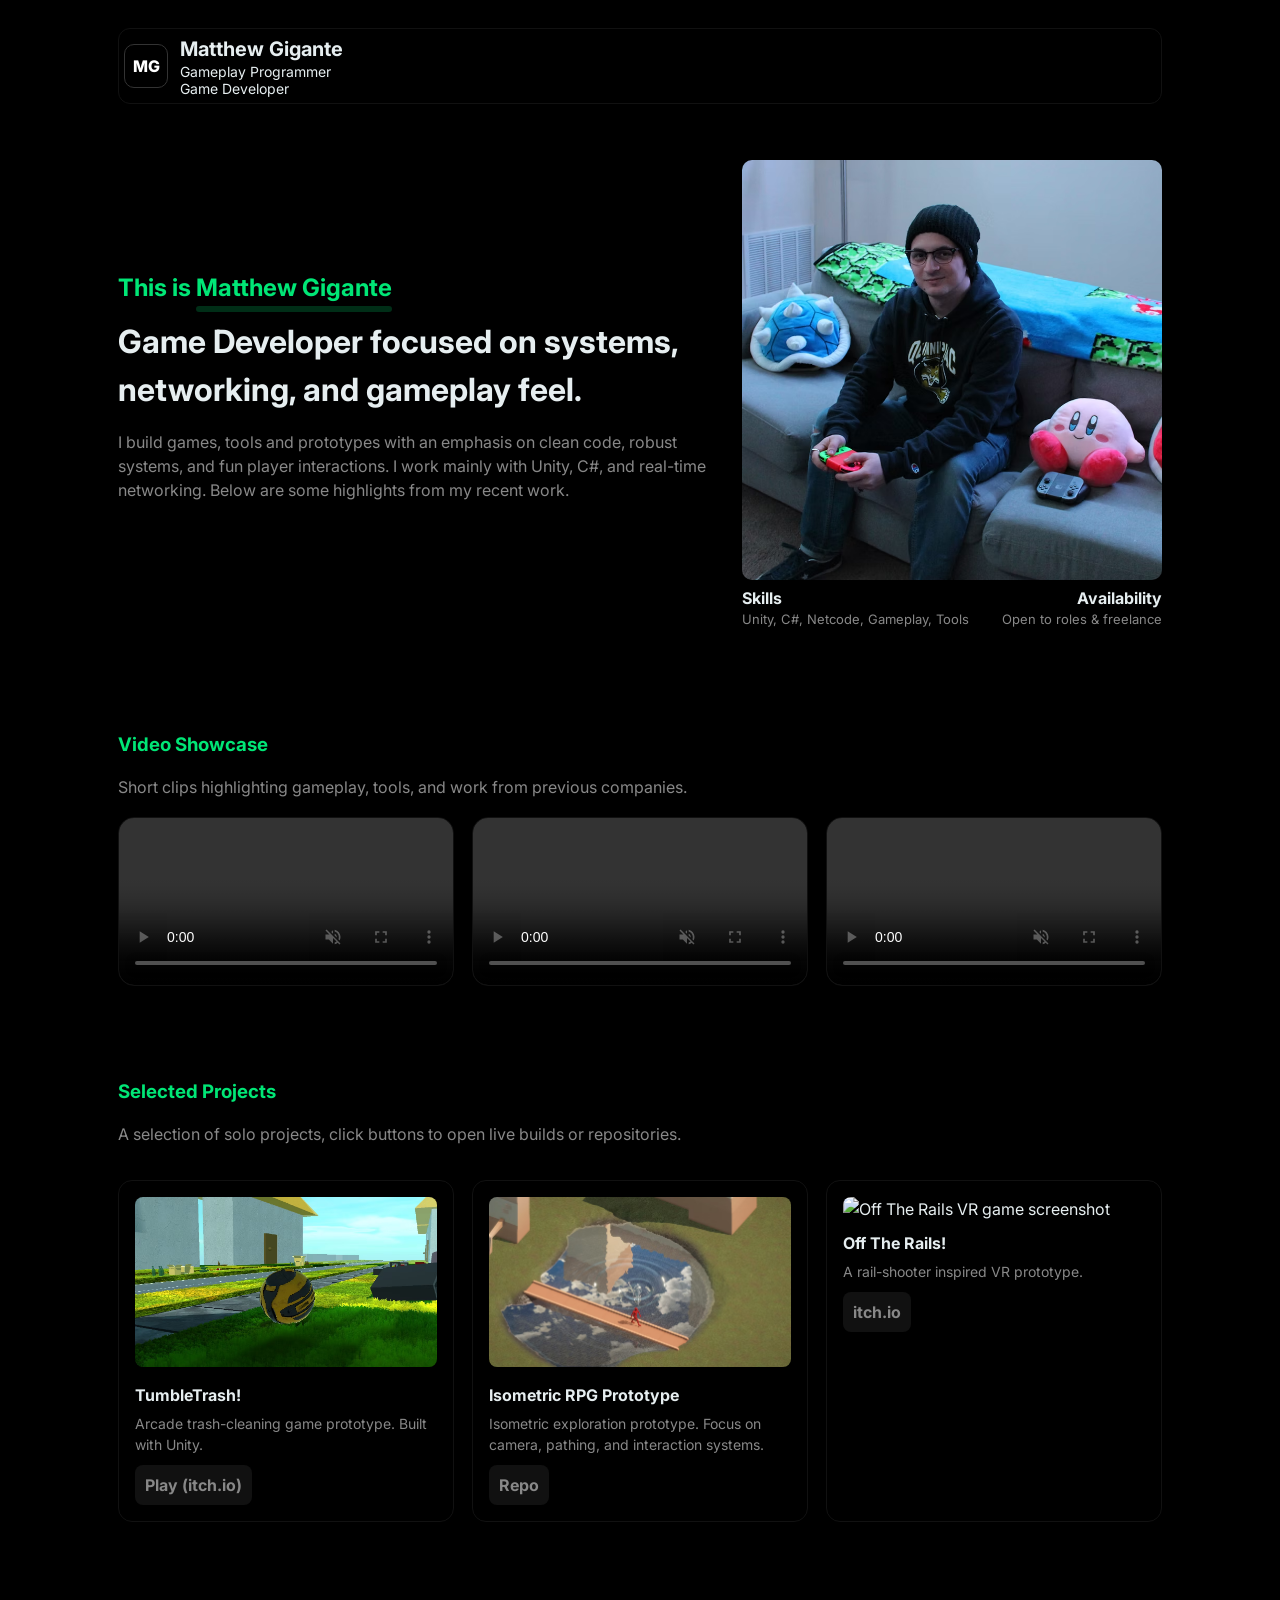
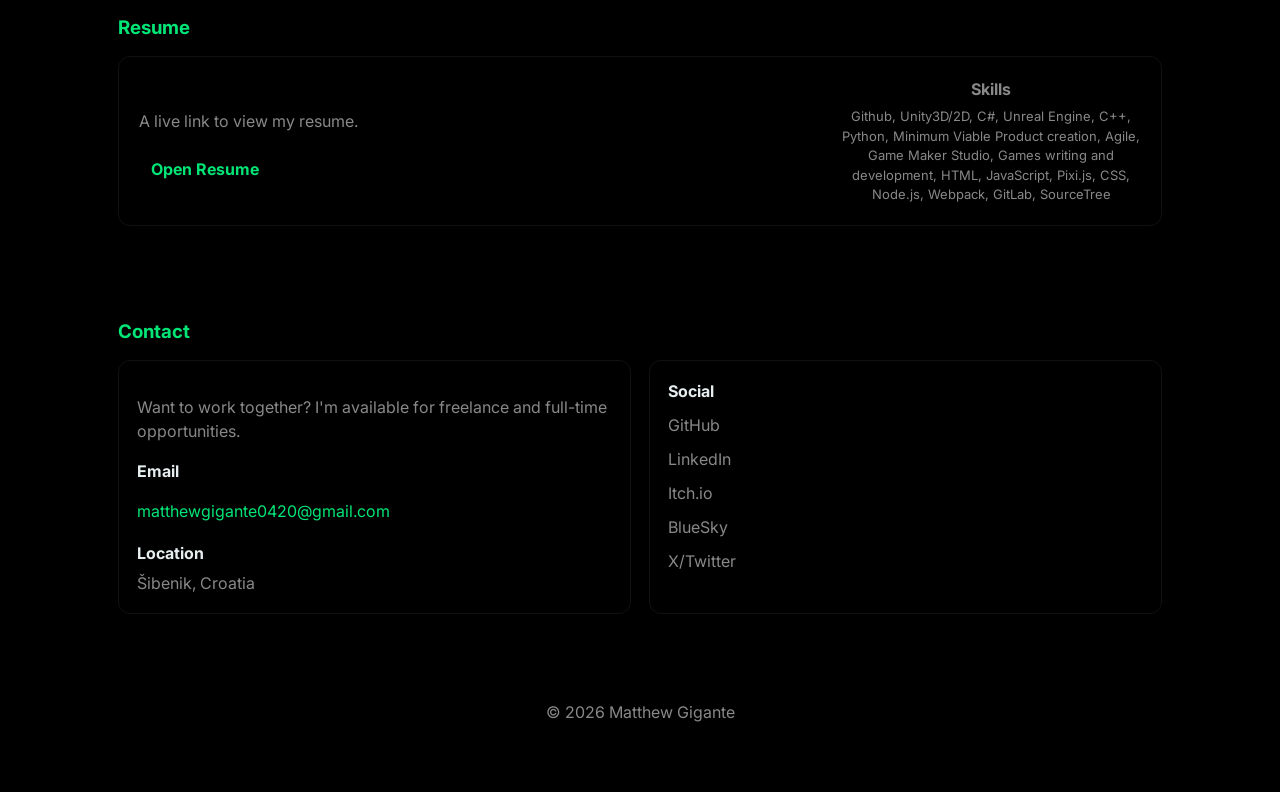
==== index.html @ 9ab1881d "Added video showcase section" ====
<!doctype html>
<html lang="en">
<head>
  <meta charset="utf-8" />
  <meta name="viewport" content="width=device-width,initial-scale=1" />
  <title>Matthew Gigante — Portfolio</title>
  <meta name="description" content="Portfolio of Matthew Gigante — Game Developer / Gameplay Programmer" />

  <!-- Google Font -->
  <link href="https://fonts.googleapis.com/css2?family=Inter:wght@300;400;600;800&display=swap" rel="stylesheet">

  <style>
    :root{
      --bg:#000;        /* solid black background */
      --card:#000;      /* all cards black */
      --muted:#888;     /* muted text for readability */
      --accent:#00e676; /* green accent */
      --radius:16px;
      --max-width:1100px;
    }

    *{box-sizing:border-box}
    html,body{height:100%}
    body{
      margin:0;
      font-family:Inter,system-ui,-apple-system,"Segoe UI",Roboto,"Helvetica Neue",Arial;
      background: var(--bg);
      color:#e6eef0;
      -webkit-font-smoothing:antialiased;
      -moz-osx-font-smoothing:grayscale;
      line-height:1.5;
    }

    .wrap{max-width:var(--max-width);margin:0 auto;padding:28px}

    /* Header / nav */
    header {
      position: static;
      display: flex;
      justify-content: space-between;
      align-items: center;
      width: 100%;
      padding: 5px;
      border-radius: 12px;
      border: 1px solid #111;
      background: #000;
    }
    .brand {
      display: flex;
      align-items: center;
      gap: 12px;
    }

    .brand .logo{
      width:44px;height:44px;border-radius:10px;
      background:#000;
      display:flex;align-items:center;justify-content:center;
      font-weight:800;color:#fff;
      border: 1px solid #333;
    }
    .brand div {
      display: flex;
      flex-direction: column;
      justify-content: center;
      text-align: left;
    }
    nav{display:flex;gap:18px;align-items:center}
    nav a{color:var(--muted);text-decoration:none;padding:8px 10px;border-radius:8px;font-weight:600}
    nav a:hover, nav a:focus{color:var(--accent);background:#111}
    .cta{background:#000; color:var(--accent); padding:8px 12px;border-radius:10px;text-decoration:none;font-weight:700}

    .hamburger{display:none;background:none;border:0;color:var(--muted);font-size:22px;cursor:pointer}
    @media (max-width:850px){
      nav{display:none}
      .hamburger{display:inline-flex}
    }

    /* Hero */
    .hero{display:grid;grid-template-columns:1fr 420px;gap:30px;align-items:center;padding:56px 0}
    .hero .intro h2{color:var(--accent);margin:0 0 6px}
    .hero h1{font-size:32px;margin:2px 0 12px}
    .lead{color:var(--muted);max-width:720px}

    .card, .resume-card, .contact-card, .profile-photo{
      background: var(--card);
      border:1px solid #111;
      border-radius:14px;
    }
    .profile-photo{height:360px;display:flex;align-items:center;justify-content:center;color:var(--muted);font-weight:700}
    .meta{display:flex;justify-content:space-between;align-items:center}

    /* Sections */
    section{padding:46px 0}
    section h3{color:var(--accent);margin:0 0 8px}
    .cards{display:grid;grid-template-columns:repeat(3,1fr);gap:18px}
    .card{padding:16px;transition:transform .28s ease,box-shadow .28s ease;opacity:0;transform:translateY(14px);}
    .card.visible{opacity:1;transform:none}
    .card:hover{transform:translateY(-6px);box-shadow:0 8px 30px rgba(0,0,0,0.6)}
    .card img{width:100%;height:170px;object-fit:cover;border-radius:8px}
    .card h4{margin:10px 0 6px}
    .card p{color:var(--muted);font-size:14px;margin:0}
    .links{display:flex;gap:8px;margin-top:10px}
    .links a{font-weight:700;padding:8px 10px;border-radius:8px;background:#111;color:var(--muted);text-decoration:none}
    .links a.primary{background:#000;color:var(--accent)}

    .resume-card{display:flex;gap:18px;align-items:center;padding:20px;border-radius:12px}

    .contact-grid{display:grid;grid-template-columns:1fr 1fr;gap:18px}
    .contact-card{padding:18px;border-radius:12px}

    footer{padding:40px 0;color:var(--muted);text-align:center}

    /* Video Showcase */
    .video-grid {
      display: grid;
      grid-template-columns: repeat(3, 1fr);
      gap: 18px;
      margin-top: 18px;
    }

    .video-grid video {
      width: 100%;
      border-radius: var(--radius);
      border: 1px solid #111;
      background: #000;
      box-shadow: 0 4px 20px rgba(0,0,0,0.4);
      transition: transform 0.3s ease, box-shadow 0.3s ease;
    }

    .video-grid video:hover {
      transform: scale(1.02);
      box-shadow: 0 8px 30px rgba(0,0,0,0.6);
    }

    @media (max-width: 900px) {
      .video-grid {
        grid-template-columns: 1fr;
      }
    }

    /* Responsive */
    @media (max-width:1100px){
      .hero{grid-template-columns:1fr 340px}
      .cards{grid-template-columns:repeat(2,1fr)}
    }
    @media (max-width:720px){
      .wrap{padding:18px}
      .hero{grid-template-columns:1fr;gap:20px}
      .profile-photo{height:280px}
      .cards{grid-template-columns:1fr}
      .contact-grid{grid-template-columns:1fr}
    }

    /* Utilities */
    .muted{color:var(--muted)}
    .center{display:flex;align-items:center;justify-content:center}
    .accent-underline{display:inline-block;padding-bottom:6px;position:relative}
    .accent-underline:after{content:'';position:absolute;left:0;right:0;height:6px;bottom:0;border-radius:6px;background:var(--accent);opacity:0.2;pointer-events:none}
    
    /* Accessibility improvements */
    a:focus, button:focus {
      outline: 2px solid var(--accent);
      outline-offset: 2px;
    }
    
    /* Skip link for accessibility */
    .skip-link {
      position: absolute;
      top: -40px;
      left: 6px;
      background: var(--accent);
      color: #000;
      padding: 8px;
      text-decoration: none;
      border-radius: 4px;
      z-index: 100;
      font-weight: 600;
    }
    .skip-link:focus {
      top: 6px;
    }
  </style>
</head>
<body>

  <!-- Skip link for accessibility -->
  <a href="#main-content" class="skip-link">Skip to main content</a>

  <div class="wrap">
    <header>
      <div class="brand">
        <div class="logo">MG</div>
        <div>
          <h1 style="font-size:20px;margin:0">Matthew Gigante</h1>
          <div style="font-size:14px;line-height:1.2;">Gameplay Programmer<br> Game Developer</div>
        </div>
      </div>

      <button class="hamburger" aria-label="Open menu" id="menuBtn">☰</button>
    </header>

    <div id="mobileNav" style="display:none;margin:10px 12px 0;padding:12px;border-radius:12px;background:#000;border:1px solid #111"></div>

    <main id="main-content">
      <section id="home" class="hero">
        <div class="intro">
          <h2>This is <span class="accent-underline">Matthew Gigante</span></h2>
          <h1>Game Developer focused on systems, networking, and gameplay feel.</h1>
          <p class="lead">I build games, tools and prototypes with an emphasis on clean code, robust systems, and fun player interactions. I work mainly with Unity, C#, and real-time networking. Below are some highlights from my recent work.</p>
        </div>

        <aside class="profile-card">
          <img src="assets/IMG_2024_JPG.jpg" alt="Matthew Gigante - Game Developer" style="width:100%;border-radius:10px;">
          <div class="meta">
            <div>
              <div style="font-weight:700">Skills</div>
              <div class="muted" style="font-size:13px">Unity, C#, Netcode, Gameplay, Tools</div>
            </div>
            <div style="text-align:right">
              <div style="font-weight:700">Availability</div>
              <div class="muted" style="font-size:13px">Open to roles & freelance</div>
            </div>
          </div>
        </aside>
      </section>

      <!-- 🎥 New Video Showcase Section -->
      <section id="videos">
        <h3>Video Showcase</h3>
        <p class="muted">Short clips highlighting gameplay, tools, and work from previous companies.</p>

        <div class="video-grid">
          <video controls autoplay loop muted playsinline>
            <source src="assets/videoplayback.mp4" type="video/mp4">
            Your browser does not support the video tag.
          </video>

          <video controls autoplay loop muted playsinline>
            <source src="assets/videoplayback2.mp4" type="video/mp4">
            Your browser does not support the video tag.
          </video>

          <video controls autoplay loop muted playsinline>
            <source src="assets/videoplayback3.mp4" type="video/mp4">
            Your browser does not support the video tag.
          </video>
        </div>
      </section>

      <section id="projects">
        <div style="display:flex;align-items:baseline;justify-content:space-between;gap:12px;flex-wrap:wrap">
          <div>
            <h3>Selected Projects</h3>
            <p class="muted">A selection of solo projects, click buttons to open live builds or repositories.</p>
          </div>
        </div>

        <div class="cards" style="margin-top:18px">
          <article class="card" data-delay="0">
            <img src="assets/NeighborhoodShot.png" alt="TumbleTrash game screenshot showing neighborhood environment">
            <h4>TumbleTrash!</h4>
            <p class="muted">Arcade trash-cleaning game prototype. Built with Unity.</p>
            <div class="links">
              <a href="https://matthew-gigante.itch.io/tumbletrash" target="_blank">Play (itch.io)</a>
            </div>
          </article>

          <article class="card" data-delay="80">
            <img src="assets/Isometric.png" alt="Isometric RPG prototype screenshot">
            <h4>Isometric RPG Prototype</h4>
            <p class="muted">Isometric exploration prototype. Focus on camera, pathing, and interaction systems.</p>
            <div class="links">
              <a href="https://github.com/matthew0420/Isometric_RPG_git" target="_blank">Repo</a>
            </div>
          </article>

          <article class="card" data-delay="160">
            <img src="assets/RailShooter.gif" alt="Off The Rails VR game screenshot">
            <h4>Off The Rails!</h4>
            <p class="muted">A rail-shooter inspired VR prototype.</p>
            <div class="links">
              <a href="https://matthew-gigante.itch.io/off-the-rails" target="_blank">itch.io</a>
            </div>
          </article>
        </div>
      </section>

      <section id="resume">
        <h3>Resume</h3>
        <div style="margin-top:14px" class="resume-card">
          <div style="flex:1">
            <p class="muted">A live link to view my resume.</p>
            <div style="display:flex;gap:10px;margin-top:10px">
              <a class="cta"
                href="https://docs.google.com/document/d/1JopYNzuPbsYivUMpyH8ak09YAA-wJztBLEj8Lr-xVoE/edit?tab=t.0"
                target="_blank">Open Resume</a>
            </div>
          </div>
          <div style="width:300px;text-align:center;color:var(--muted)">
            <div style="font-weight:700">Skills</div>
            <div style="font-size:13px;margin-top:6px">Github, Unity3D/2D, C#, Unreal Engine, C++, Python, Minimum Viable Product creation, Agile, Game Maker Studio, Games writing and development, HTML, JavaScript, Pixi.js, CSS, Node.js, Webpack, GitLab, SourceTree</div>
          </div>
        </div>
      </section>

      <section id="contact">
        <h3>Contact</h3>
        <div style="margin-top:14px" class="contact-grid">
          <div class="contact-card">
            <p class="muted">Want to work together? I'm available for freelance and full-time opportunities.</p>
            <p style="margin-top:10px;font-weight:700">Email</p>
            <a href="mailto:matthewgigante0420@gmail.com" style="color:var(--accent);text-decoration:none;word-break:break-all">matthewgigante0420@gmail.com</a>

            <div style="margin-top:18px">
              <p style="font-weight:700;margin:0">Location</p>
              <p class="muted" style="margin:6px 0 0">Šibenik, Croatia</p>
            </div>
          </div>

          <div class="contact-card">
            <p style="font-weight:700;margin:0">Social</p>
            <div style="display:flex;flex-direction: column;gap:10px;margin-top:10px">
              <a href="https://github.com/matthew0420" target="_blank" style="text-decoration:none;color:var(--muted)">GitHub</a>
              <a href="https://www.linkedin.com/in/matthew-gigante/" target="_blank" style="text-decoration:none;color:var(--muted)">LinkedIn</a>
              <a href="https://matthew-gigante.itch.io/" target="_blank" style="text-decoration:none;color:var(--muted)">Itch.io</a>
              <a href="https://bsky.app/profile/matthewgigante.bsky.social" target="_blank" style="text-decoration:none;color:var(--muted)">BlueSky</a>
              <a href="https://x.com/matthew_gigante" target="_blank" style="text-decoration:none;color:var(--muted)">X/Twitter</a>
            </div>
          </div>
        </div>
      </section>

    </main>

    <footer>
      © <span id="year"></span> Matthew Gigante
    </footer>
  </div>

  <script>
    document.getElementById('year').textContent = new Date().getFullYear();

    const menuBtn = document.getElementById('menuBtn');
    const mobileNav = document.getElementById('mobileNav');
    menuBtn.addEventListener('click', ()=>{
      if(mobileNav.style.display === 'none' || mobileNav.style.display === ''){
        mobileNav.style.display = 'block';
        mobileNav.innerHTML = `
          <a href="#home" style="display:block;padding:8px 0;color:var(--muted);text-decoration:none">Home</a>
          <a href="#projects" style="display:block;padding:8px 0;color:var(--muted);text-decoration:none">Projects</a>
          <a href="#resume" style="display:block;padding:8px 0;color:var(--muted);text-decoration:none">Resume</a>
          <a href="#contact" style="display:block;padding:8px 0;color:var(--muted);text-decoration:none">Contact</a>
        `;
      } else { 
        mobileNav.style.display = 'none'; 
      }
    });

    document.querySelectorAll('a[href^="#"]').forEach(a=>{
      a.addEventListener('click', e=>{
        const href = a.getAttribute('href');
        if(href.startsWith('#')){
          e.preventDefault();
          const el = document.querySelector(href);
          if(el) el.scrollIntoView({behavior:'smooth',block:'start'});
          if(window.innerWidth < 851) mobileNav.style.display = 'none';
        }
      })
    });

    const cards = document.querySelectorAll('.card');
    if (cards.length > 0) {
      const observer = new IntersectionObserver(entries=>{
        entries.forEach(entry=>{
          if(entry.isIntersecting){
            entry.target.classList.add('visible');
          }
        });
      }, {threshold:0.2});
      cards.forEach(card=>observer.observe(card));
    }
  </script>
</body>
</html>
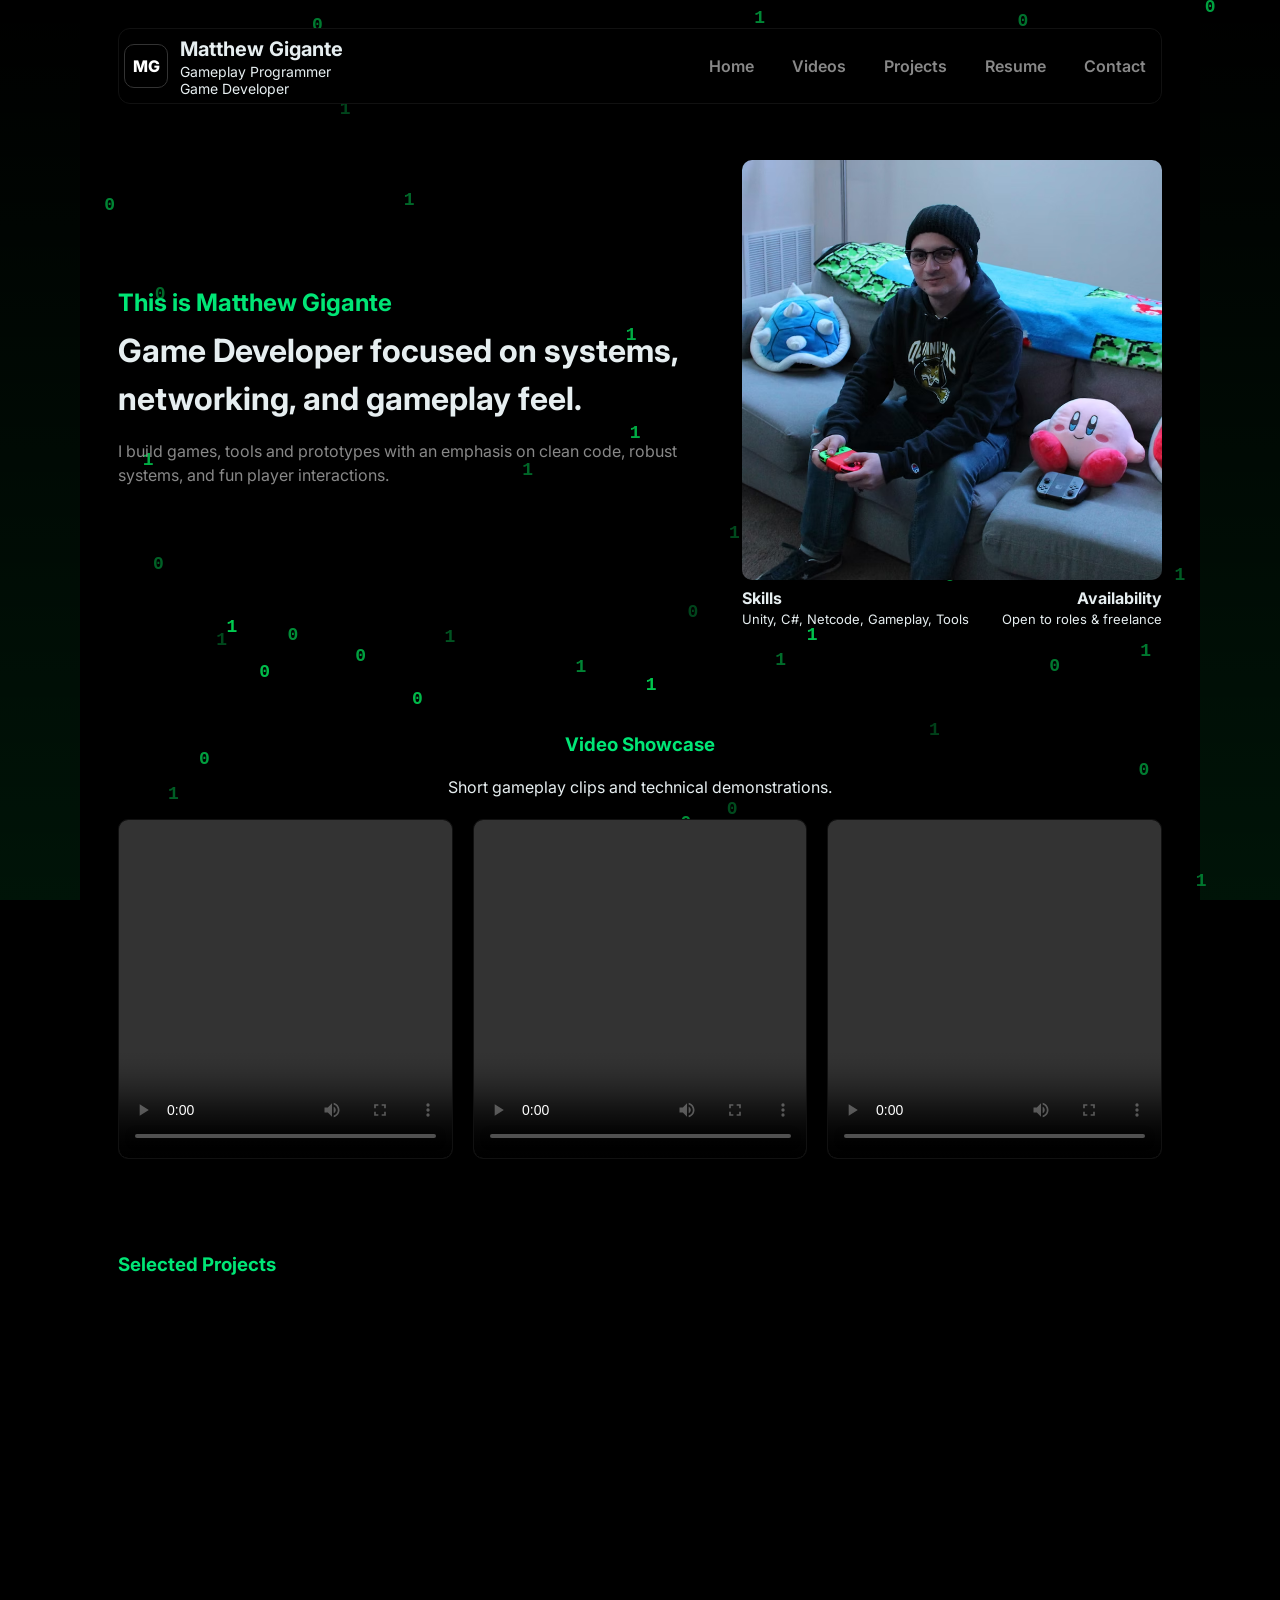
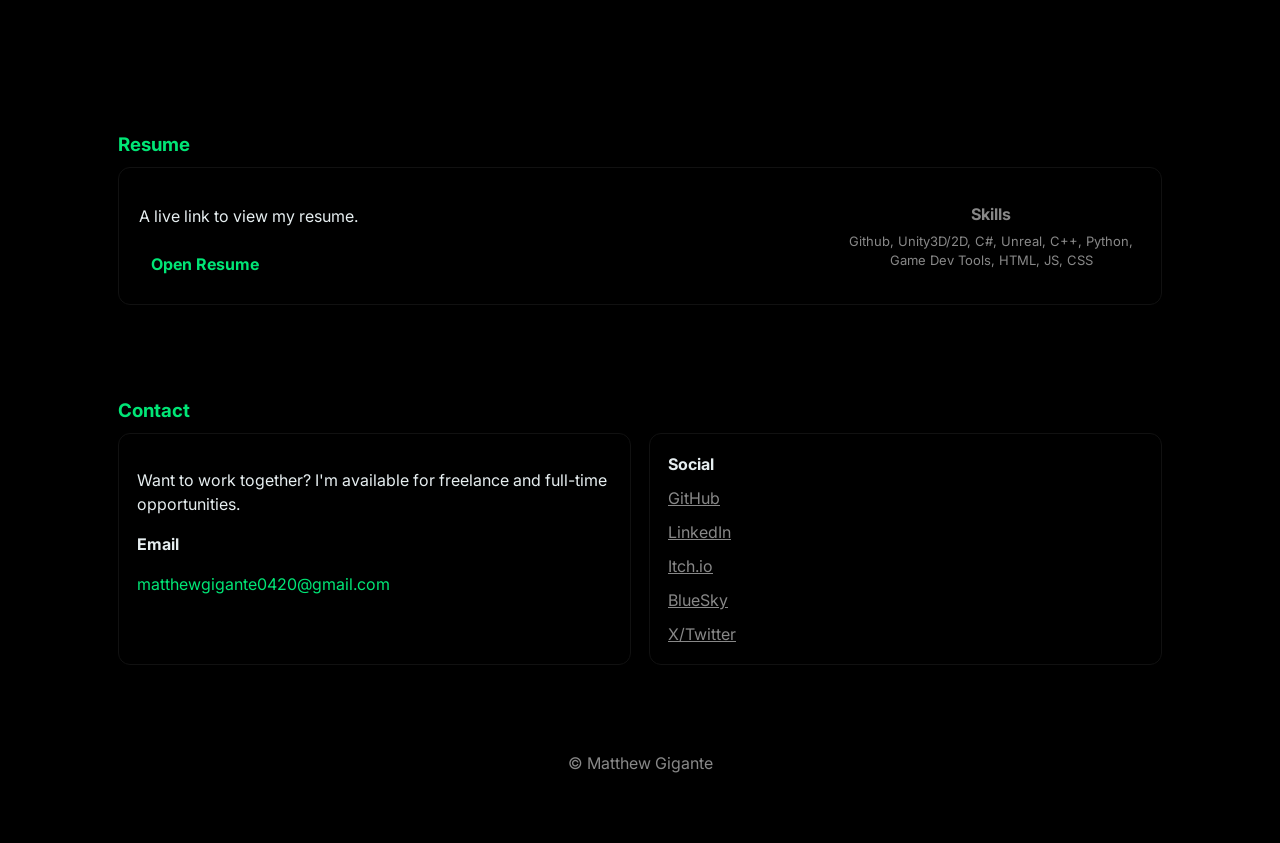
==== commit 021f4b81: "Added badass binary effect for background" ====
--- a/index.html
+++ b/index.html
@@ -11,10 +11,10 @@
 
   <style>
     :root{
-      --bg:#000;        /* solid black background */
-      --card:#000;      /* all cards black */
-      --muted:#888;     /* muted text for readability */
-      --accent:#00e676; /* green accent */
+      --bg:#000;
+      --card:#000;
+      --muted:#888;
+      --accent:#00e676;
       --radius:16px;
       --max-width:1100px;
     }
@@ -29,11 +29,11 @@
       -webkit-font-smoothing:antialiased;
       -moz-osx-font-smoothing:grayscale;
       line-height:1.5;
-    }
-
-    .wrap{max-width:var(--max-width);margin:0 auto;padding:28px}
-
-    /* Header / nav */
+      overflow-x:hidden;
+    }
+
+    .wrap{max-width:var(--max-width);margin:0 auto;padding:28px;position:relative;z-index:10}
+
     header {
       position: static;
       display: flex;
@@ -50,7 +50,6 @@
       align-items: center;
       gap: 12px;
     }
-
     .brand .logo{
       width:44px;height:44px;border-radius:10px;
       background:#000;
@@ -58,12 +57,6 @@
       font-weight:800;color:#fff;
       border: 1px solid #333;
     }
-    .brand div {
-      display: flex;
-      flex-direction: column;
-      justify-content: center;
-      text-align: left;
-    }
     nav{display:flex;gap:18px;align-items:center}
     nav a{color:var(--muted);text-decoration:none;padding:8px 10px;border-radius:8px;font-weight:600}
     nav a:hover, nav a:focus{color:var(--accent);background:#111}
@@ -75,7 +68,6 @@
       .hamburger{display:inline-flex}
     }
 
-    /* Hero */
     .hero{display:grid;grid-template-columns:1fr 420px;gap:30px;align-items:center;padding:56px 0}
     .hero .intro h2{color:var(--accent);margin:0 0 6px}
     .hero h1{font-size:32px;margin:2px 0 12px}
@@ -86,17 +78,15 @@
       border:1px solid #111;
       border-radius:14px;
     }
-    .profile-photo{height:360px;display:flex;align-items:center;justify-content:center;color:var(--muted);font-weight:700}
+    .card img{width:100%;height:170px;object-fit:cover;border-radius:8px}
     .meta{display:flex;justify-content:space-between;align-items:center}
 
-    /* Sections */
     section{padding:46px 0}
     section h3{color:var(--accent);margin:0 0 8px}
     .cards{display:grid;grid-template-columns:repeat(3,1fr);gap:18px}
     .card{padding:16px;transition:transform .28s ease,box-shadow .28s ease;opacity:0;transform:translateY(14px);}
     .card.visible{opacity:1;transform:none}
     .card:hover{transform:translateY(-6px);box-shadow:0 8px 30px rgba(0,0,0,0.6)}
-    .card img{width:100%;height:170px;object-fit:cover;border-radius:8px}
     .card h4{margin:10px 0 6px}
     .card p{color:var(--muted);font-size:14px;margin:0}
     .links{display:flex;gap:8px;margin-top:10px}
@@ -104,41 +94,11 @@
     .links a.primary{background:#000;color:var(--accent)}
 
     .resume-card{display:flex;gap:18px;align-items:center;padding:20px;border-radius:12px}
-
     .contact-grid{display:grid;grid-template-columns:1fr 1fr;gap:18px}
     .contact-card{padding:18px;border-radius:12px}
 
     footer{padding:40px 0;color:var(--muted);text-align:center}
 
-    /* Video Showcase */
-    .video-grid {
-      display: grid;
-      grid-template-columns: repeat(3, 1fr);
-      gap: 18px;
-      margin-top: 18px;
-    }
-
-    .video-grid video {
-      width: 100%;
-      border-radius: var(--radius);
-      border: 1px solid #111;
-      background: #000;
-      box-shadow: 0 4px 20px rgba(0,0,0,0.4);
-      transition: transform 0.3s ease, box-shadow 0.3s ease;
-    }
-
-    .video-grid video:hover {
-      transform: scale(1.02);
-      box-shadow: 0 8px 30px rgba(0,0,0,0.6);
-    }
-
-    @media (max-width: 900px) {
-      .video-grid {
-        grid-template-columns: 1fr;
-      }
-    }
-
-    /* Responsive */
     @media (max-width:1100px){
       .hero{grid-template-columns:1fr 340px}
       .cards{grid-template-columns:repeat(2,1fr)}
@@ -146,45 +106,74 @@
     @media (max-width:720px){
       .wrap{padding:18px}
       .hero{grid-template-columns:1fr;gap:20px}
-      .profile-photo{height:280px}
       .cards{grid-template-columns:1fr}
       .contact-grid{grid-template-columns:1fr}
     }
 
-    /* Utilities */
-    .muted{color:var(--muted)}
-    .center{display:flex;align-items:center;justify-content:center}
-    .accent-underline{display:inline-block;padding-bottom:6px;position:relative}
-    .accent-underline:after{content:'';position:absolute;left:0;right:0;height:6px;bottom:0;border-radius:6px;background:var(--accent);opacity:0.2;pointer-events:none}
-    
-    /* Accessibility improvements */
-    a:focus, button:focus {
-      outline: 2px solid var(--accent);
-      outline-offset: 2px;
-    }
-    
-    /* Skip link for accessibility */
-    .skip-link {
+    /* Binary code columns */
+    .binary-column {
+      position: fixed;
+      top: 0;
+      width: 80px;
+      height: 100%;
+      color: #00ff66;
+      font-family: monospace;
+      font-size: 14px;
+      line-height: 16px;
+      white-space: pre;
+      overflow: hidden;
+      pointer-events: none;
+      z-index: 1;
+      background: linear-gradient(to bottom, transparent 0%, rgba(0,255,100,0.08) 100%);
+    }
+    .left-binary {
+      left: 0;
+      text-align: left;
+      padding-left: 6px;
+    }
+    .right-binary {
+      right: 0;
+      text-align: right;
+      padding-right: 6px;
+    }
+    @keyframes scroll-binary {
+      from { transform: translateY(-100%); }
+      to { transform: translateY(100%); }
+    }
+    .binary-column::before {
+      content: attr(data-binary);
       position: absolute;
-      top: -40px;
-      left: 6px;
-      background: var(--accent);
-      color: #000;
-      padding: 8px;
-      text-decoration: none;
-      border-radius: 4px;
-      z-index: 100;
-      font-weight: 600;
-    }
-    .skip-link:focus {
-      top: 6px;
+      top: 0;
+      left: 0;
+      right: 0;
+      animation: scroll-binary 15s linear infinite;
+      opacity: 0.4;
+    }
+
+    /* Video section */
+    .video-section {
+      text-align:center;
+    }
+    .video-grid {
+      display: grid;
+      grid-template-columns: repeat(auto-fit, minmax(300px, 1fr));
+      gap: 20px;
+      margin-top: 20px;
+    }
+    .video-grid video, .video-grid iframe {
+      width: 100%;
+      border-radius: 10px;
+      border: 1px solid #111;
+      height: 340px;
+      background: #000;
     }
   </style>
 </head>
 <body>
 
-  <!-- Skip link for accessibility -->
-  <a href="#main-content" class="skip-link">Skip to main content</a>
+  <!-- Binary code on sides -->
+  <div class="binary-column left-binary"></div>
+  <div class="binary-column right-binary"></div>
 
   <div class="wrap">
     <header>
@@ -192,21 +181,28 @@
         <div class="logo">MG</div>
         <div>
           <h1 style="font-size:20px;margin:0">Matthew Gigante</h1>
-          <div style="font-size:14px;line-height:1.2;">Gameplay Programmer<br> Game Developer</div>
+          <div style="font-size:14px;line-height:1.2;">Gameplay Programmer<br>Game Developer</div>
         </div>
       </div>
+
+      <nav>
+        <a href="#home">Home</a>
+        <a href="#videos">Videos</a>
+        <a href="#projects">Projects</a>
+        <a href="#resume">Resume</a>
+        <a href="#contact">Contact</a>
+      </nav>
 
       <button class="hamburger" aria-label="Open menu" id="menuBtn">☰</button>
     </header>
 
-    <div id="mobileNav" style="display:none;margin:10px 12px 0;padding:12px;border-radius:12px;background:#000;border:1px solid #111"></div>
-
     <main id="main-content">
+
       <section id="home" class="hero">
         <div class="intro">
           <h2>This is <span class="accent-underline">Matthew Gigante</span></h2>
           <h1>Game Developer focused on systems, networking, and gameplay feel.</h1>
-          <p class="lead">I build games, tools and prototypes with an emphasis on clean code, robust systems, and fun player interactions. I work mainly with Unity, C#, and real-time networking. Below are some highlights from my recent work.</p>
+          <p class="lead">I build games, tools and prototypes with an emphasis on clean code, robust systems, and fun player interactions.</p>
         </div>
 
         <aside class="profile-card">
@@ -224,40 +220,28 @@
         </aside>
       </section>
 
-      <!-- 🎥 New Video Showcase Section -->
-      <section id="videos">
+      <!-- New Video Section -->
+      <section id="videos" class="video-section">
         <h3>Video Showcase</h3>
-        <p class="muted">Short clips highlighting gameplay, tools, and work from previous companies.</p>
-
+        <p class="muted">Short gameplay clips and technical demonstrations.</p>
         <div class="video-grid">
-          <video controls autoplay loop muted playsinline>
+          <video controls>
             <source src="assets/videoplayback.mp4" type="video/mp4">
-            Your browser does not support the video tag.
           </video>
-
-          <video controls autoplay loop muted playsinline>
+          <video controls>
             <source src="assets/videoplayback2.mp4" type="video/mp4">
-            Your browser does not support the video tag.
           </video>
-
-          <video controls autoplay loop muted playsinline>
+          <video controls>
             <source src="assets/videoplayback3.mp4" type="video/mp4">
-            Your browser does not support the video tag.
           </video>
         </div>
       </section>
 
       <section id="projects">
-        <div style="display:flex;align-items:baseline;justify-content:space-between;gap:12px;flex-wrap:wrap">
-          <div>
-            <h3>Selected Projects</h3>
-            <p class="muted">A selection of solo projects, click buttons to open live builds or repositories.</p>
-          </div>
-        </div>
-
+        <h3>Selected Projects</h3>
         <div class="cards" style="margin-top:18px">
-          <article class="card" data-delay="0">
-            <img src="assets/NeighborhoodShot.png" alt="TumbleTrash game screenshot showing neighborhood environment">
+          <article class="card">
+            <img src="assets/NeighborhoodShot.png" alt="TumbleTrash game screenshot">
             <h4>TumbleTrash!</h4>
             <p class="muted">Arcade trash-cleaning game prototype. Built with Unity.</p>
             <div class="links">
@@ -265,16 +249,16 @@
             </div>
           </article>
 
-          <article class="card" data-delay="80">
+          <article class="card">
             <img src="assets/Isometric.png" alt="Isometric RPG prototype screenshot">
             <h4>Isometric RPG Prototype</h4>
-            <p class="muted">Isometric exploration prototype. Focus on camera, pathing, and interaction systems.</p>
+            <p class="muted">Exploration prototype focusing on camera and pathing systems.</p>
             <div class="links">
               <a href="https://github.com/matthew0420/Isometric_RPG_git" target="_blank">Repo</a>
             </div>
           </article>
 
-          <article class="card" data-delay="160">
+          <article class="card">
             <img src="assets/RailShooter.gif" alt="Off The Rails VR game screenshot">
             <h4>Off The Rails!</h4>
             <p class="muted">A rail-shooter inspired VR prototype.</p>
@@ -287,44 +271,37 @@
 
       <section id="resume">
         <h3>Resume</h3>
-        <div style="margin-top:14px" class="resume-card">
+        <div class="resume-card">
           <div style="flex:1">
             <p class="muted">A live link to view my resume.</p>
             <div style="display:flex;gap:10px;margin-top:10px">
-              <a class="cta"
-                href="https://docs.google.com/document/d/1JopYNzuPbsYivUMpyH8ak09YAA-wJztBLEj8Lr-xVoE/edit?tab=t.0"
-                target="_blank">Open Resume</a>
+              <a class="cta" href="https://docs.google.com/document/d/1JopYNzuPbsYivUMpyH8ak09YAA-wJztBLEj8Lr-xVoE/edit" target="_blank">Open Resume</a>
             </div>
           </div>
           <div style="width:300px;text-align:center;color:var(--muted)">
             <div style="font-weight:700">Skills</div>
-            <div style="font-size:13px;margin-top:6px">Github, Unity3D/2D, C#, Unreal Engine, C++, Python, Minimum Viable Product creation, Agile, Game Maker Studio, Games writing and development, HTML, JavaScript, Pixi.js, CSS, Node.js, Webpack, GitLab, SourceTree</div>
+            <div style="font-size:13px;margin-top:6px">Github, Unity3D/2D, C#, Unreal, C++, Python, Game Dev Tools, HTML, JS, CSS</div>
           </div>
         </div>
       </section>
 
       <section id="contact">
         <h3>Contact</h3>
-        <div style="margin-top:14px" class="contact-grid">
+        <div class="contact-grid">
           <div class="contact-card">
             <p class="muted">Want to work together? I'm available for freelance and full-time opportunities.</p>
             <p style="margin-top:10px;font-weight:700">Email</p>
-            <a href="mailto:matthewgigante0420@gmail.com" style="color:var(--accent);text-decoration:none;word-break:break-all">matthewgigante0420@gmail.com</a>
-
-            <div style="margin-top:18px">
-              <p style="font-weight:700;margin:0">Location</p>
-              <p class="muted" style="margin:6px 0 0">Šibenik, Croatia</p>
-            </div>
+            <a href="mailto:matthewgigante0420@gmail.com" style="color:var(--accent);text-decoration:none;">matthewgigante0420@gmail.com</a>
           </div>
 
           <div class="contact-card">
             <p style="font-weight:700;margin:0">Social</p>
             <div style="display:flex;flex-direction: column;gap:10px;margin-top:10px">
-              <a href="https://github.com/matthew0420" target="_blank" style="text-decoration:none;color:var(--muted)">GitHub</a>
-              <a href="https://www.linkedin.com/in/matthew-gigante/" target="_blank" style="text-decoration:none;color:var(--muted)">LinkedIn</a>
-              <a href="https://matthew-gigante.itch.io/" target="_blank" style="text-decoration:none;color:var(--muted)">Itch.io</a>
-              <a href="https://bsky.app/profile/matthewgigante.bsky.social" target="_blank" style="text-decoration:none;color:var(--muted)">BlueSky</a>
-              <a href="https://x.com/matthew_gigante" target="_blank" style="text-decoration:none;color:var(--muted)">X/Twitter</a>
+              <a href="https://github.com/matthew0420" target="_blank" style="color:var(--muted)">GitHub</a>
+              <a href="https://www.linkedin.com/in/matthew-gigante/" target="_blank" style="color:var(--muted)">LinkedIn</a>
+              <a href="https://matthew-gigante.itch.io/" target="_blank" style="color:var(--muted)">Itch.io</a>
+              <a href="https://bsky.app/profile/matthewgigante.bsky.social" target="_blank" style="color:var(--muted)">BlueSky</a>
+              <a href="https://x.com/matthew_gigante" target="_blank" style="color:var(--muted)">X/Twitter</a>
             </div>
           </div>
         </div>
@@ -332,53 +309,67 @@
 
     </main>
 
-    <footer>
-      © <span id="year"></span> Matthew Gigante
-    </footer>
+    <footer>© <span id="year"></span> Matthew Gigante</footer>
   </div>
-
-  <script>
-    document.getElementById('year').textContent = new Date().getFullYear();
-
-    const menuBtn = document.getElementById('menuBtn');
-    const mobileNav = document.getElementById('mobileNav');
-    menuBtn.addEventListener('click', ()=>{
-      if(mobileNav.style.display === 'none' || mobileNav.style.display === ''){
-        mobileNav.style.display = 'block';
-        mobileNav.innerHTML = `
-          <a href="#home" style="display:block;padding:8px 0;color:var(--muted);text-decoration:none">Home</a>
-          <a href="#projects" style="display:block;padding:8px 0;color:var(--muted);text-decoration:none">Projects</a>
-          <a href="#resume" style="display:block;padding:8px 0;color:var(--muted);text-decoration:none">Resume</a>
-          <a href="#contact" style="display:block;padding:8px 0;color:var(--muted);text-decoration:none">Contact</a>
-        `;
-      } else { 
-        mobileNav.style.display = 'none'; 
+  
+<canvas id="binaryCanvas"></canvas>
+<script>
+  const canvas = document.getElementById('binaryCanvas');
+  const ctx = canvas.getContext('2d');
+
+  // Make canvas full-screen and behind all content
+  canvas.style.position = 'fixed';
+  canvas.style.top = '0';
+  canvas.style.left = '0';
+  canvas.style.width = '100%';
+  canvas.style.height = '100%';
+  canvas.style.zIndex = '-1';  // behind content
+  canvas.style.pointerEvents = 'none';
+  canvas.style.background = 'transparent';
+
+  function resizeCanvas() {
+    canvas.width = window.innerWidth;
+    canvas.height = window.innerHeight;
+  }
+  window.addEventListener('resize', resizeCanvas);
+  resizeCanvas();
+
+  // Binary stream particles
+  const binaries = [];
+  const numParticles = 60; // more = denser effect
+
+  const binaryForHelloWorld = "01001000 01100101 01101100 01101100 01101111 01010111 01101111 01110010 01101100 01100100".split('');
+
+  for (let i = 0; i < numParticles; i++) {
+    binaries.push({
+      x: Math.random() * canvas.width,
+      y: Math.random() * canvas.height,
+      speed: (Math.random() * 1.5 + 0.5) * (Math.random() < 0.5 ? 1 : -1), // left or right
+      text: binaryForHelloWorld[Math.floor(Math.random() * binaryForHelloWorld.length)],
+      size: Math.random() * 16 + 10,
+      opacity: Math.random() * 0.6 + 0.2
+    });
+  }
+
+  function draw() {
+    ctx.clearRect(0, 0, canvas.width, canvas.height);
+    ctx.font = 'bold 18px monospace';
+    binaries.forEach(b => {
+      ctx.fillStyle = `rgba(0, 255, 100, ${b.opacity})`;
+      ctx.fillText(b.text, b.x, b.y);
+      b.x += b.speed;
+
+      // Bounce off edges
+      if (b.x < -50 || b.x > canvas.width + 50) {
+        b.speed *= -1;
       }
+      // Slight random movement
+      b.y += Math.sin(Date.now() / 500 + b.x) * 0.1;
     });
-
-    document.querySelectorAll('a[href^="#"]').forEach(a=>{
-      a.addEventListener('click', e=>{
-        const href = a.getAttribute('href');
-        if(href.startsWith('#')){
-          e.preventDefault();
-          const el = document.querySelector(href);
-          if(el) el.scrollIntoView({behavior:'smooth',block:'start'});
-          if(window.innerWidth < 851) mobileNav.style.display = 'none';
-        }
-      })
-    });
-
-    const cards = document.querySelectorAll('.card');
-    if (cards.length > 0) {
-      const observer = new IntersectionObserver(entries=>{
-        entries.forEach(entry=>{
-          if(entry.isIntersecting){
-            entry.target.classList.add('visible');
-          }
-        });
-      }, {threshold:0.2});
-      cards.forEach(card=>observer.observe(card));
-    }
-  </script>
+    requestAnimationFrame(draw);
+  }
+
+  draw();
+</script>
 </body>
 </html>
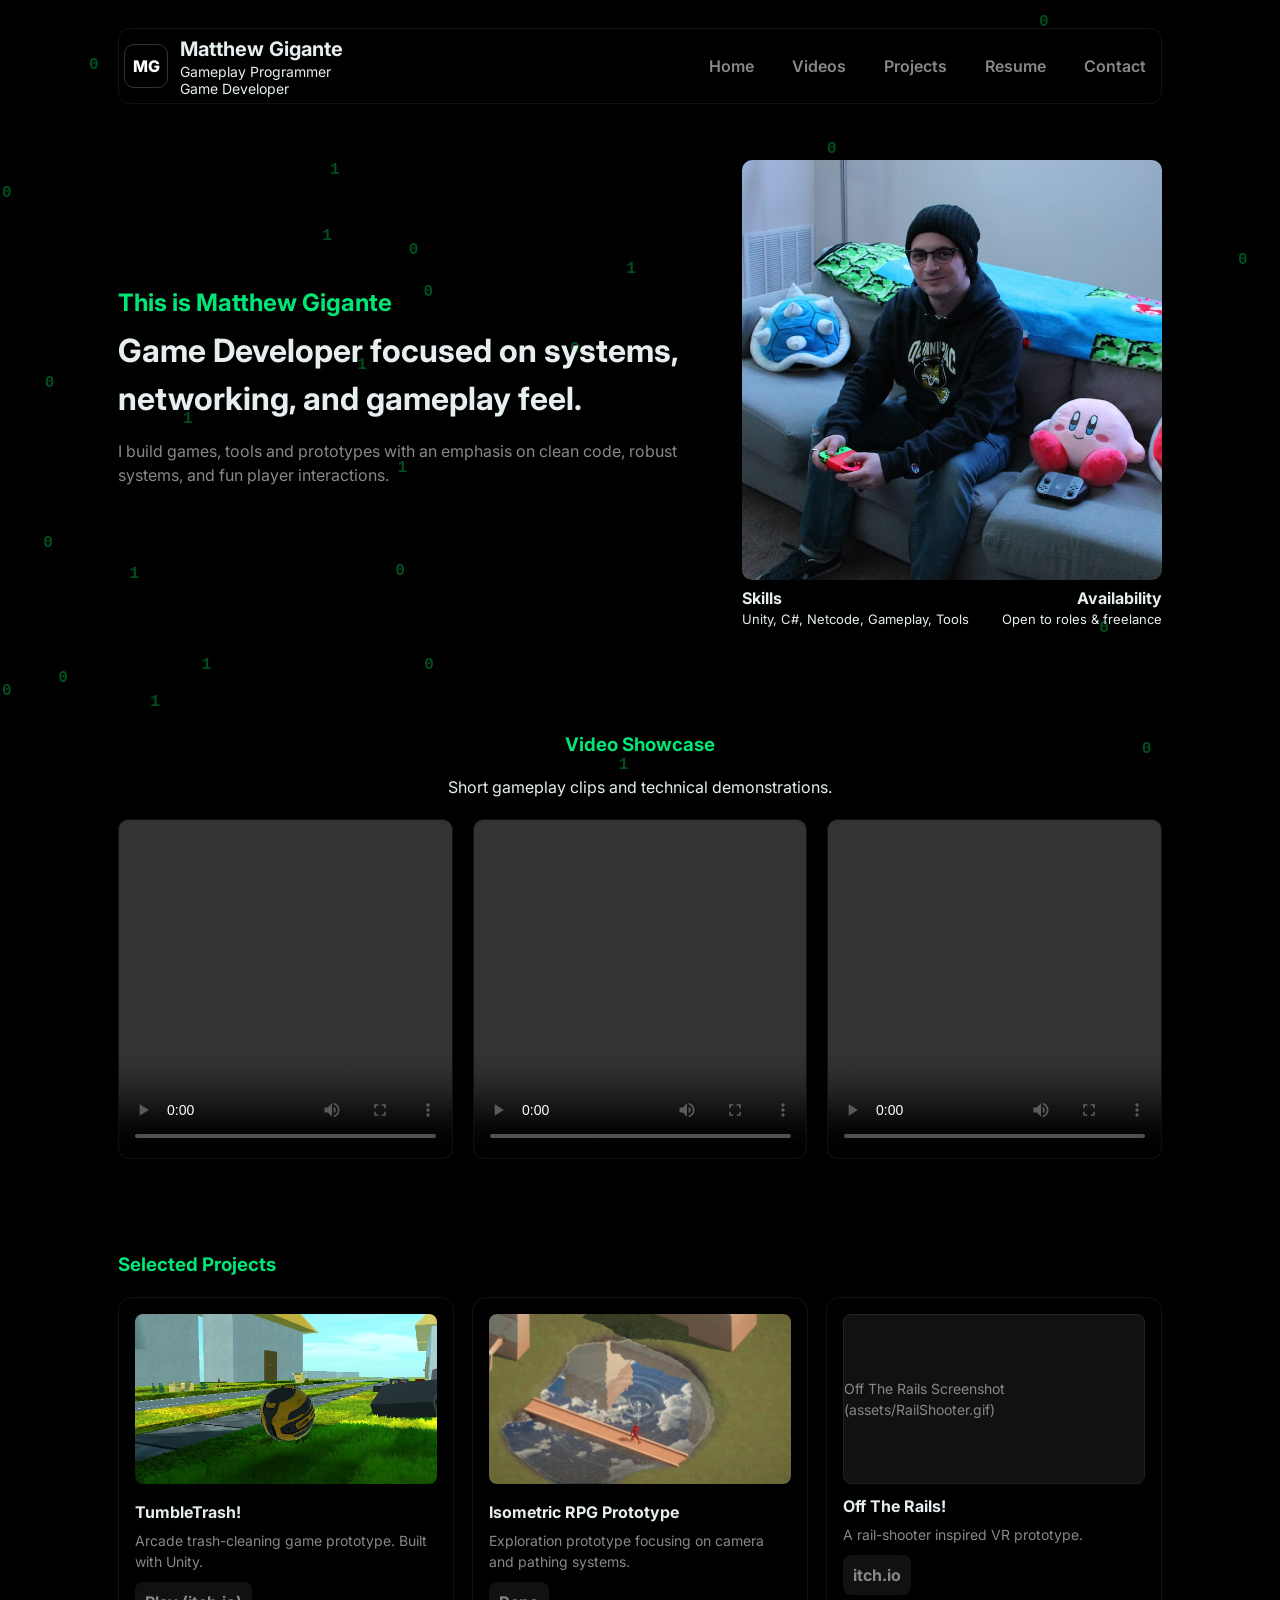
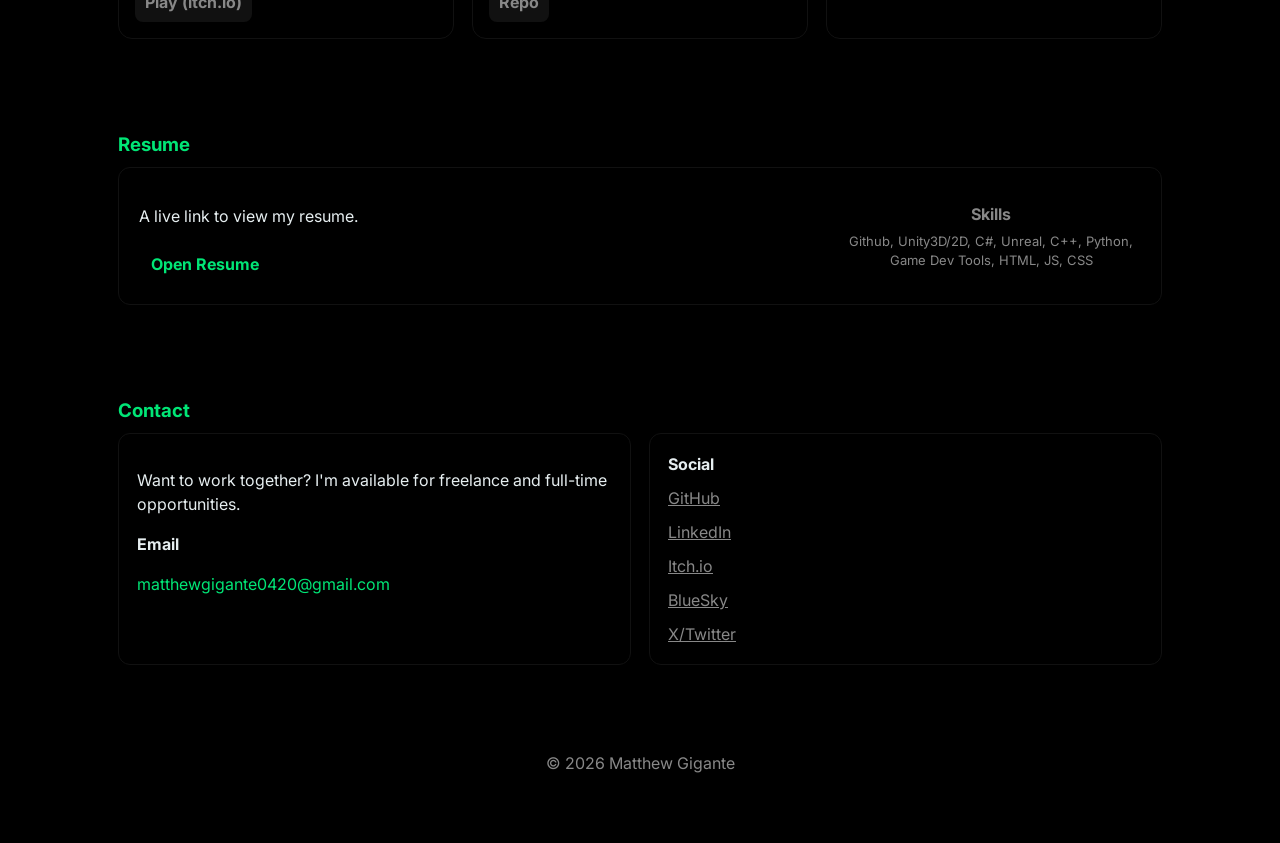
==== commit 0f6682ff: "Fixed Z-indexing and removed leftover binary scrolldown" ====
--- a/index.html
+++ b/index.html
@@ -32,6 +32,12 @@
       overflow-x:hidden;
     }
 
+    /* Z-index fixes for proper stacking */
+    .wrap, header, main, section {
+      position: relative;
+      z-index: 10;
+    }
+
     .wrap{max-width:var(--max-width);margin:0 auto;padding:28px;position:relative;z-index:10}
 
     header {
@@ -44,6 +50,7 @@
       border-radius: 12px;
       border: 1px solid #111;
       background: #000;
+      z-index: 100;
     }
     .brand {
       display: flex;
@@ -110,46 +117,6 @@
       .contact-grid{grid-template-columns:1fr}
     }
 
-    /* Binary code columns */
-    .binary-column {
-      position: fixed;
-      top: 0;
-      width: 80px;
-      height: 100%;
-      color: #00ff66;
-      font-family: monospace;
-      font-size: 14px;
-      line-height: 16px;
-      white-space: pre;
-      overflow: hidden;
-      pointer-events: none;
-      z-index: 1;
-      background: linear-gradient(to bottom, transparent 0%, rgba(0,255,100,0.08) 100%);
-    }
-    .left-binary {
-      left: 0;
-      text-align: left;
-      padding-left: 6px;
-    }
-    .right-binary {
-      right: 0;
-      text-align: right;
-      padding-right: 6px;
-    }
-    @keyframes scroll-binary {
-      from { transform: translateY(-100%); }
-      to { transform: translateY(100%); }
-    }
-    .binary-column::before {
-      content: attr(data-binary);
-      position: absolute;
-      top: 0;
-      left: 0;
-      right: 0;
-      animation: scroll-binary 15s linear infinite;
-      opacity: 0.4;
-    }
-
     /* Video section */
     .video-section {
       text-align:center;
@@ -167,13 +134,65 @@
       height: 340px;
       background: #000;
     }
+    
+    /* Canvas styling with proper z-index */
+    #binaryCanvas {
+      position: fixed;
+      top: 0;
+      left: 0;
+      width: 100%;
+      height: 100%;
+      z-index: 0; /* Behind everything */
+      pointer-events: none;
+      opacity: 0.5;
+    }
+    
+    /* Placeholder styling for missing images */
+    .image-placeholder {
+      width: 100%;
+      height: 170px;
+      background: #111;
+      border-radius: 8px;
+      display: flex;
+      align-items: center;
+      justify-content: center;
+      color: #888;
+      border: 1px solid #222;
+      font-size: 14px;
+    }
+    
+    .video-placeholder {
+      width: 100%;
+      height: 340px;
+      background: #111;
+      border-radius: 10px;
+      display: flex;
+      align-items: center;
+      justify-content: center;
+      color: #888;
+      border: 1px solid #222;
+      font-size: 14px;
+    }
+    
+    .profile-placeholder {
+      width: 100%;
+      height: 300px;
+      background: #111;
+      border-radius: 10px;
+      display: flex;
+      align-items: center;
+      justify-content: center;
+      color: #888;
+      border: 1px solid #222;
+      font-size: 14px;
+    }
   </style>
 </head>
 <body>
 
   <!-- Binary code on sides -->
-  <div class="binary-column left-binary"></div>
-  <div class="binary-column right-binary"></div>
+  <div class="binary-column left-binary" data-binary="01001000 01100101 01101100 01101100 01101111 00100000 01010111 01101111 01110010 01101100 01100100"></div>
+  <div class="binary-column right-binary" data-binary="01001101 01100001 01110100 01110100 01101000 01100101 01110111 00100000 01000111 01101001 01100111 01100001 01101110 01110100 01100101"></div>
 
   <div class="wrap">
     <header>
@@ -206,7 +225,11 @@
         </div>
 
         <aside class="profile-card">
-          <img src="assets/IMG_2024_JPG.jpg" alt="Matthew Gigante - Game Developer" style="width:100%;border-radius:10px;">
+          <!-- Original image name preserved -->
+          <img src="assets/IMG_2024_JPG.jpg" alt="Matthew Gigante - Game Developer" onerror="this.style.display='none'; document.getElementById('profile-placeholder').style.display='flex';" style="width:100%;border-radius:10px;">
+          <div id="profile-placeholder" class="profile-placeholder" style="display:none;">
+            Profile Image (assets/IMG_2024_JPG.jpg)
+          </div>
           <div class="meta">
             <div>
               <div style="font-weight:700">Skills</div>
@@ -220,20 +243,35 @@
         </aside>
       </section>
 
-      <!-- New Video Section -->
+      <!-- Video Section -->
       <section id="videos" class="video-section">
         <h3>Video Showcase</h3>
         <p class="muted">Short gameplay clips and technical demonstrations.</p>
         <div class="video-grid">
-          <video controls>
+          <!-- Original video names preserved -->
+          <video controls onerror="this.style.display='none'; document.getElementById('video1-placeholder').style.display='flex';">
             <source src="assets/videoplayback.mp4" type="video/mp4">
+            Your browser does not support the video tag.
           </video>
-          <video controls>
+          <div id="video1-placeholder" class="video-placeholder" style="display:none;">
+            Video 1 (assets/videoplayback.mp4)
+          </div>
+          
+          <video controls onerror="this.style.display='none'; document.getElementById('video2-placeholder').style.display='flex';">
             <source src="assets/videoplayback2.mp4" type="video/mp4">
+            Your browser does not support the video tag.
           </video>
-          <video controls>
+          <div id="video2-placeholder" class="video-placeholder" style="display:none;">
+            Video 2 (assets/videoplayback2.mp4)
+          </div>
+          
+          <video controls onerror="this.style.display='none'; document.getElementById('video3-placeholder').style.display='flex';">
             <source src="assets/videoplayback3.mp4" type="video/mp4">
+            Your browser does not support the video tag.
           </video>
+          <div id="video3-placeholder" class="video-placeholder" style="display:none;">
+            Video 3 (assets/videoplayback3.mp4)
+          </div>
         </div>
       </section>
 
@@ -241,7 +279,11 @@
         <h3>Selected Projects</h3>
         <div class="cards" style="margin-top:18px">
           <article class="card">
-            <img src="assets/NeighborhoodShot.png" alt="TumbleTrash game screenshot">
+            <!-- Original image names preserved -->
+            <img src="assets/NeighborhoodShot.png" alt="TumbleTrash game screenshot" onerror="this.style.display='none'; document.getElementById('img1-placeholder').style.display='flex';">
+            <div id="img1-placeholder" class="image-placeholder" style="display:none;">
+              TumbleTrash Screenshot (assets/NeighborhoodShot.png)
+            </div>
             <h4>TumbleTrash!</h4>
             <p class="muted">Arcade trash-cleaning game prototype. Built with Unity.</p>
             <div class="links">
@@ -250,7 +292,10 @@
           </article>
 
           <article class="card">
-            <img src="assets/Isometric.png" alt="Isometric RPG prototype screenshot">
+            <img src="assets/Isometric.png" alt="Isometric RPG prototype screenshot" onerror="this.style.display='none'; document.getElementById('img2-placeholder').style.display='flex';">
+            <div id="img2-placeholder" class="image-placeholder" style="display:none;">
+              Isometric RPG Screenshot (assets/Isometric.png)
+            </div>
             <h4>Isometric RPG Prototype</h4>
             <p class="muted">Exploration prototype focusing on camera and pathing systems.</p>
             <div class="links">
@@ -259,7 +304,10 @@
           </article>
 
           <article class="card">
-            <img src="assets/RailShooter.gif" alt="Off The Rails VR game screenshot">
+            <img src="assets/RailShooter.gif" alt="Off The Rails VR game screenshot" onerror="this.style.display='none'; document.getElementById('img3-placeholder').style.display='flex';">
+            <div id="img3-placeholder" class="image-placeholder" style="display:none;">
+              Off The Rails Screenshot (assets/RailShooter.gif)
+            </div>
             <h4>Off The Rails!</h4>
             <p class="muted">A rail-shooter inspired VR prototype.</p>
             <div class="links">
@@ -314,18 +362,12 @@
   
 <canvas id="binaryCanvas"></canvas>
 <script>
+  // Set current year
+  document.getElementById('year').textContent = new Date().getFullYear();
+  
+  // Binary canvas background
   const canvas = document.getElementById('binaryCanvas');
   const ctx = canvas.getContext('2d');
-
-  // Make canvas full-screen and behind all content
-  canvas.style.position = 'fixed';
-  canvas.style.top = '0';
-  canvas.style.left = '0';
-  canvas.style.width = '100%';
-  canvas.style.height = '100%';
-  canvas.style.zIndex = '-1';  // behind content
-  canvas.style.pointerEvents = 'none';
-  canvas.style.background = 'transparent';
 
   function resizeCanvas() {
     canvas.width = window.innerWidth;
@@ -336,26 +378,26 @@
 
   // Binary stream particles
   const binaries = [];
-  const numParticles = 60; // more = denser effect
-
-  const binaryForHelloWorld = "01001000 01100101 01101100 01101100 01101111 01010111 01101111 01110010 01101100 01100100".split('');
+  const numParticles = 40; // Reduced for better performance
+
+  const binaryForHelloWorld = "01001000 01100101 01101100 01101100 01101111 01010111 01101111 01110010 01101100 01100100".split(' ').join('').split('');
 
   for (let i = 0; i < numParticles; i++) {
     binaries.push({
       x: Math.random() * canvas.width,
       y: Math.random() * canvas.height,
-      speed: (Math.random() * 1.5 + 0.5) * (Math.random() < 0.5 ? 1 : -1), // left or right
+      speed: (Math.random() * 1.5 + 0.5) * (Math.random() < 0.5 ? 1 : -1),
       text: binaryForHelloWorld[Math.floor(Math.random() * binaryForHelloWorld.length)],
-      size: Math.random() * 16 + 10,
-      opacity: Math.random() * 0.6 + 0.2
+      size: Math.random() * 16 + 10
     });
   }
 
   function draw() {
     ctx.clearRect(0, 0, canvas.width, canvas.height);
-    ctx.font = 'bold 18px monospace';
+    ctx.font = 'bold 16px monospace';
+    ctx.fillStyle = 'rgba(0, 255, 100, 0.6)'; // Lower opacity
     binaries.forEach(b => {
-      ctx.fillStyle = `rgba(0, 255, 100, ${b.opacity})`;
+      ctx.globalAlpha = b.opacity;
       ctx.fillText(b.text, b.x, b.y);
       b.x += b.speed;
 
@@ -364,12 +406,45 @@
         b.speed *= -1;
       }
       // Slight random movement
-      b.y += Math.sin(Date.now() / 500 + b.x) * 0.1;
+      b.y += Math.sin(Date.now() / 1000 + b.x) * 0.05; // Slower movement
     });
     requestAnimationFrame(draw);
   }
 
   draw();
+  
+  // Card animation on scroll
+  const cards = document.querySelectorAll('.card');
+  const observer = new IntersectionObserver((entries) => {
+    entries.forEach(entry => {
+      if (entry.isIntersecting) {
+        entry.target.classList.add('visible');
+      }
+    });
+  }, { threshold: 0.1 });
+  
+  cards.forEach(card => {
+    observer.observe(card);
+  });
+  
+  // Mobile menu toggle
+  document.getElementById('menuBtn').addEventListener('click', function() {
+    const nav = document.querySelector('nav');
+    if (nav.style.display === 'flex') {
+      nav.style.display = 'none';
+    } else {
+      nav.style.display = 'flex';
+      nav.style.flexDirection = 'column';
+      nav.style.position = 'absolute';
+      nav.style.top = '100%';
+      nav.style.right = '0';
+      nav.style.background = '#000';
+      nav.style.border = '1px solid #111';
+      nav.style.borderRadius = '12px';
+      nav.style.padding = '12px';
+      nav.style.zIndex = '1000';
+    }
+  });
 </script>
 </body>
-</html>
+</html>
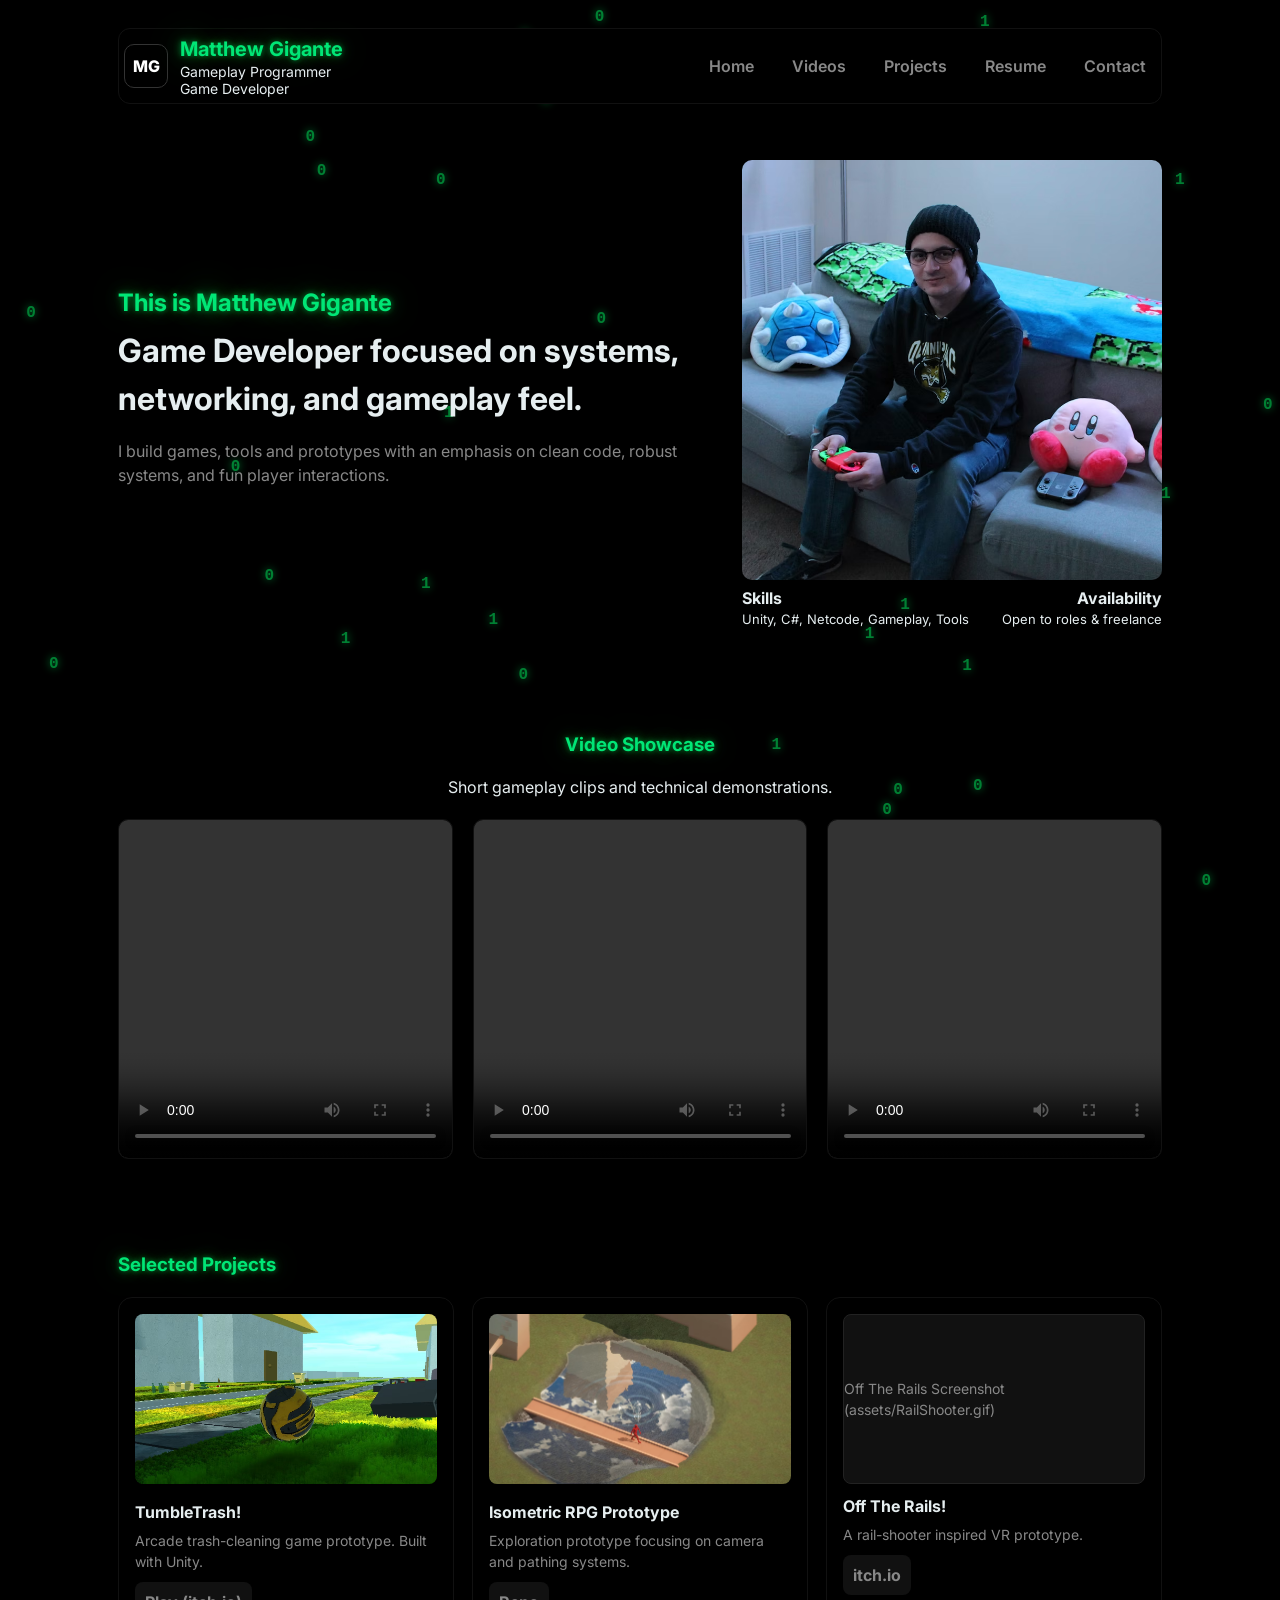
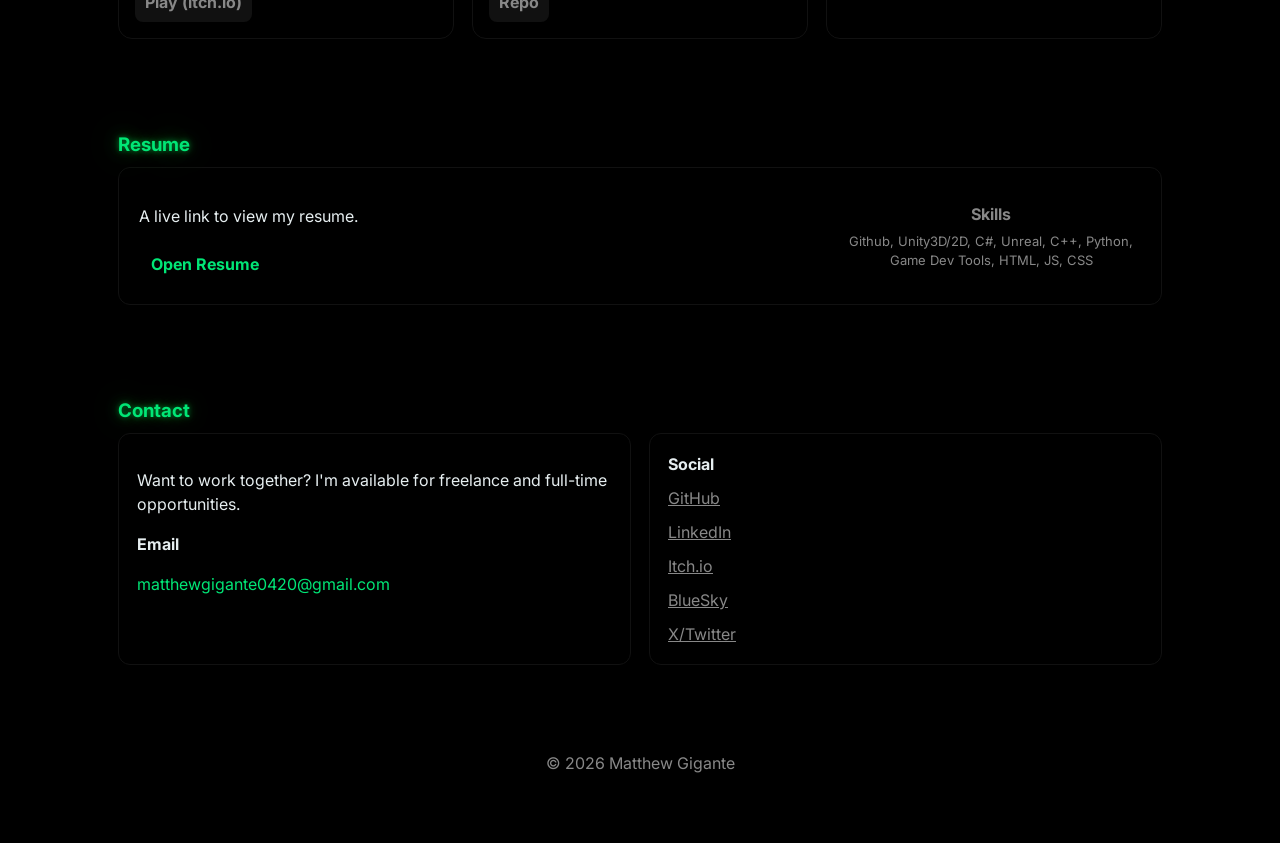
==== commit db9019e2: "Added glowing effects because it looks cool" ====
--- a/index.html
+++ b/index.html
@@ -186,6 +186,16 @@
       border: 1px solid #222;
       font-size: 14px;
     }
+
+    .glow-green {
+      color: var(--accent);
+      text-shadow:
+        0 0 5px #00ff6650,
+        0 0 10px #00ff6650,
+        0 0 20px #00ff6650,
+        0 0 40px #00ff6650;
+    }
+
   </style>
 </head>
 <body>
@@ -199,7 +209,7 @@
       <div class="brand">
         <div class="logo">MG</div>
         <div>
-          <h1 style="font-size:20px;margin:0">Matthew Gigante</h1>
+          <h1 class="glow-green" style="font-size:20px;margin:0">Matthew Gigante</h1>
           <div style="font-size:14px;line-height:1.2;">Gameplay Programmer<br>Game Developer</div>
         </div>
       </div>
@@ -219,7 +229,7 @@
 
       <section id="home" class="hero">
         <div class="intro">
-          <h2>This is <span class="accent-underline">Matthew Gigante</span></h2>
+          <h2 class="glow-green">This is <span class="accent-underline">Matthew Gigante</span></h2>
           <h1>Game Developer focused on systems, networking, and gameplay feel.</h1>
           <p class="lead">I build games, tools and prototypes with an emphasis on clean code, robust systems, and fun player interactions.</p>
         </div>
@@ -245,7 +255,7 @@
 
       <!-- Video Section -->
       <section id="videos" class="video-section">
-        <h3>Video Showcase</h3>
+        <h3 class="glow-green">Video Showcase</h3>
         <p class="muted">Short gameplay clips and technical demonstrations.</p>
         <div class="video-grid">
           <!-- Original video names preserved -->
@@ -276,7 +286,7 @@
       </section>
 
       <section id="projects">
-        <h3>Selected Projects</h3>
+        <h3 class="glow-green">Selected Projects</h3>
         <div class="cards" style="margin-top:18px">
           <article class="card">
             <!-- Original image names preserved -->
@@ -318,7 +328,7 @@
       </section>
 
       <section id="resume">
-        <h3>Resume</h3>
+        <h3 class="glow-green">Resume</h3>
         <div class="resume-card">
           <div style="flex:1">
             <p class="muted">A live link to view my resume.</p>
@@ -334,7 +344,7 @@
       </section>
 
       <section id="contact">
-        <h3>Contact</h3>
+        <h3 class="glow-green">Contact</h3>
         <div class="contact-grid">
           <div class="contact-card">
             <p class="muted">Want to work together? I'm available for freelance and full-time opportunities.</p>
@@ -395,7 +405,11 @@
   function draw() {
     ctx.clearRect(0, 0, canvas.width, canvas.height);
     ctx.font = 'bold 16px monospace';
-    ctx.fillStyle = 'rgba(0, 255, 100, 0.6)'; // Lower opacity
+    ctx.fillStyle = '#00ff66';      // Solid green for text
+    ctx.shadowColor = '#00ff66';    // Glow color
+    ctx.shadowBlur = 8;             // Glow radius
+    ctx.shadowOffsetX = 0;
+    ctx.shadowOffsetY = 0;
     binaries.forEach(b => {
       ctx.globalAlpha = b.opacity;
       ctx.fillText(b.text, b.x, b.y);
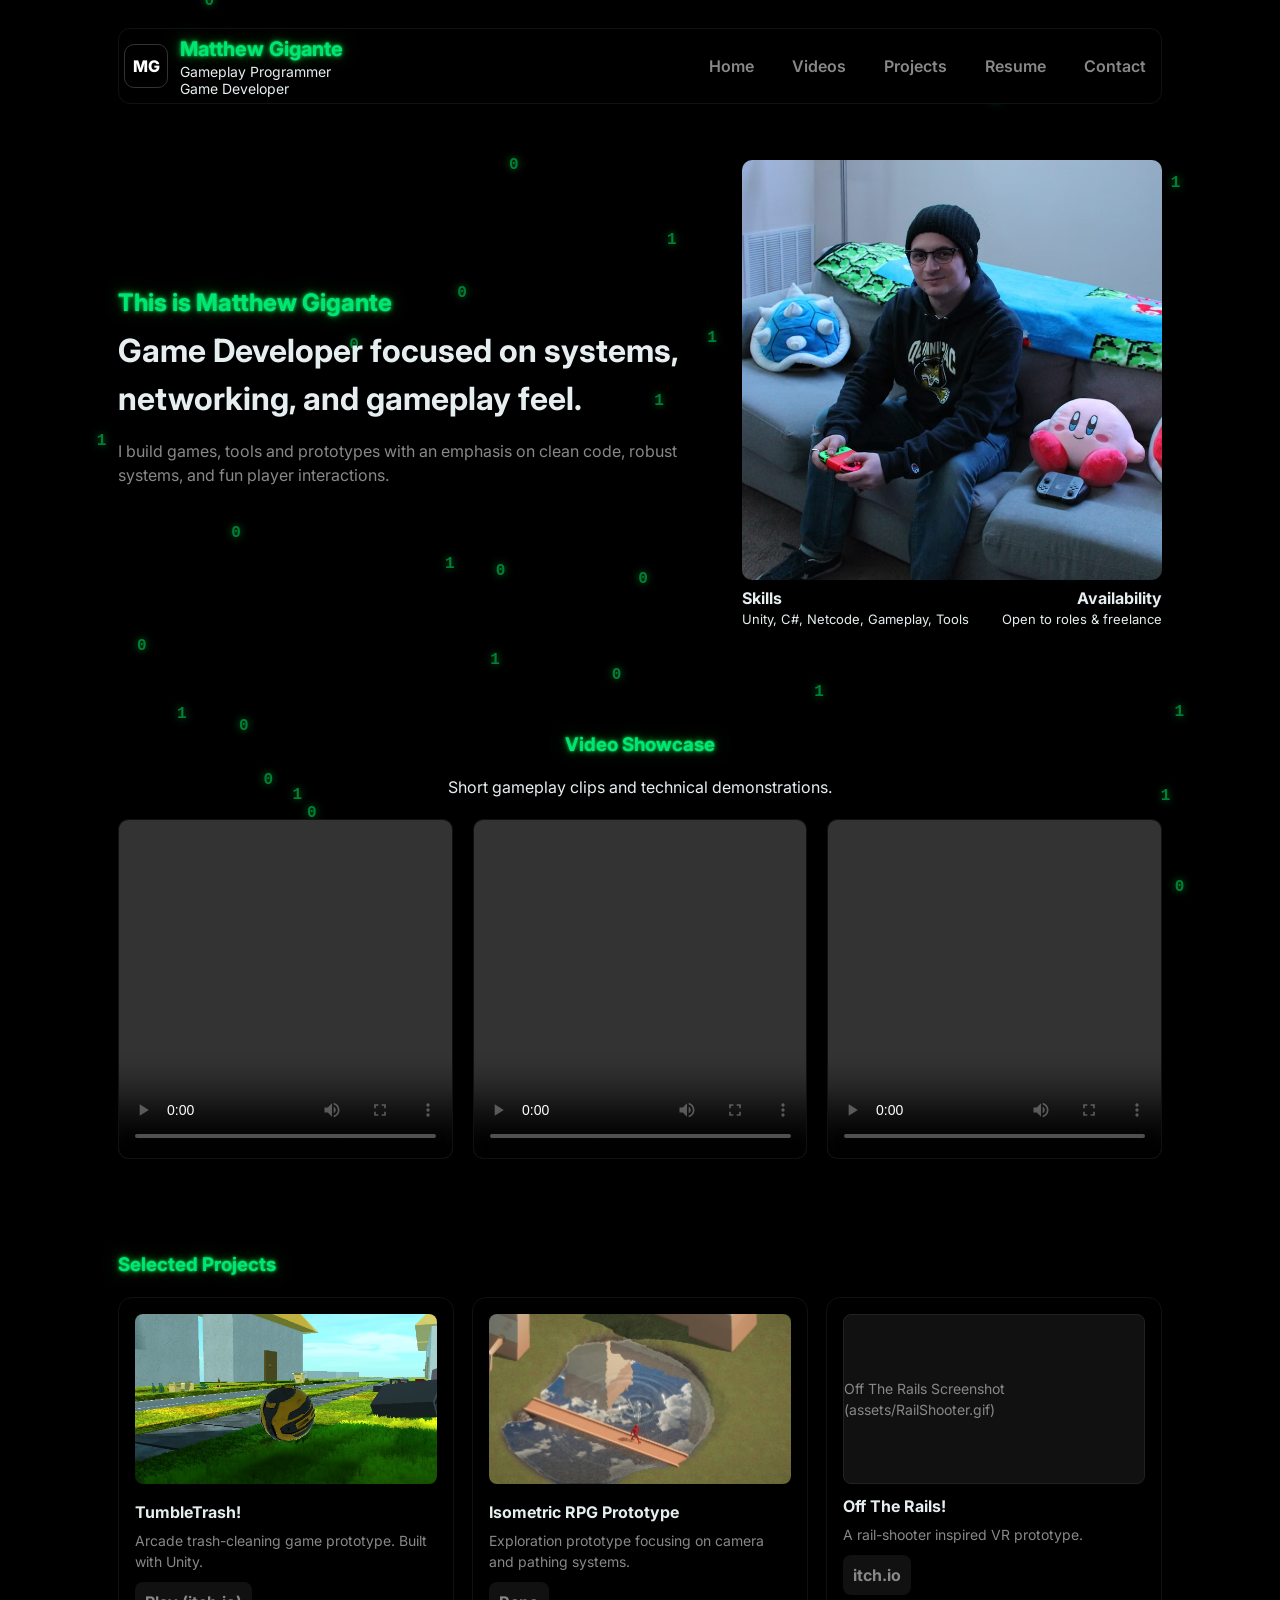
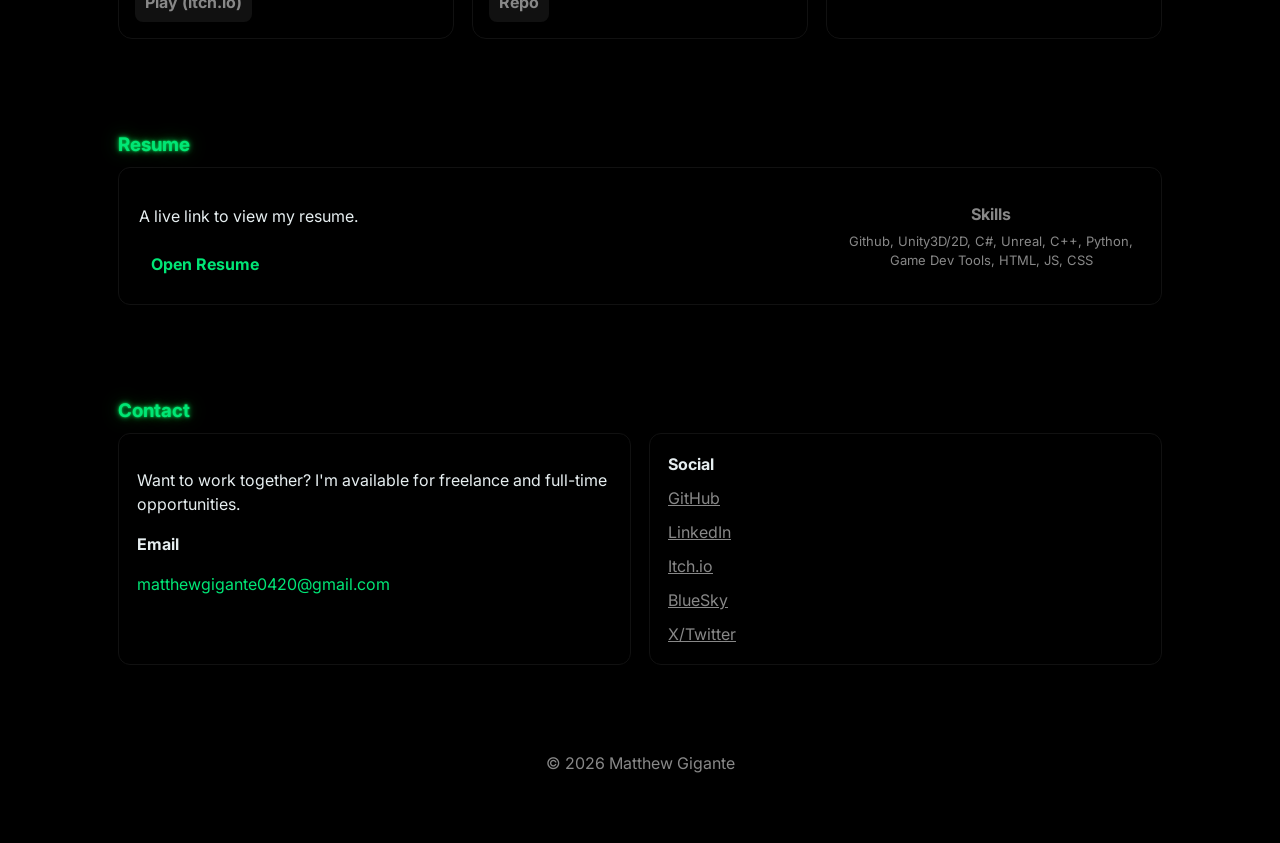
==== commit da1343ec: "Improved glow readability" ====
--- a/index.html
+++ b/index.html
@@ -187,14 +187,15 @@
       font-size: 14px;
     }
 
-    .glow-green {
-      color: var(--accent);
-      text-shadow:
-        0 0 5px #00ff6650,
-        0 0 10px #00ff6650,
-        0 0 20px #00ff6650,
-        0 0 40px #00ff6650;
-    }
+.glow-green {
+  color: var(--accent);
+  text-shadow:
+    0 0 2px rgba(0, 255, 102, 0.8),
+    0 0 5px rgba(0, 255, 102, 0.6),
+    0 0 10px rgba(0, 255, 102, 0.4),
+    0 0 20px rgba(0, 255, 102, 0.3),
+    0 0 1px rgba(0,0,0,0.5); /* subtle outline for readability */
+}
 
   </style>
 </head>
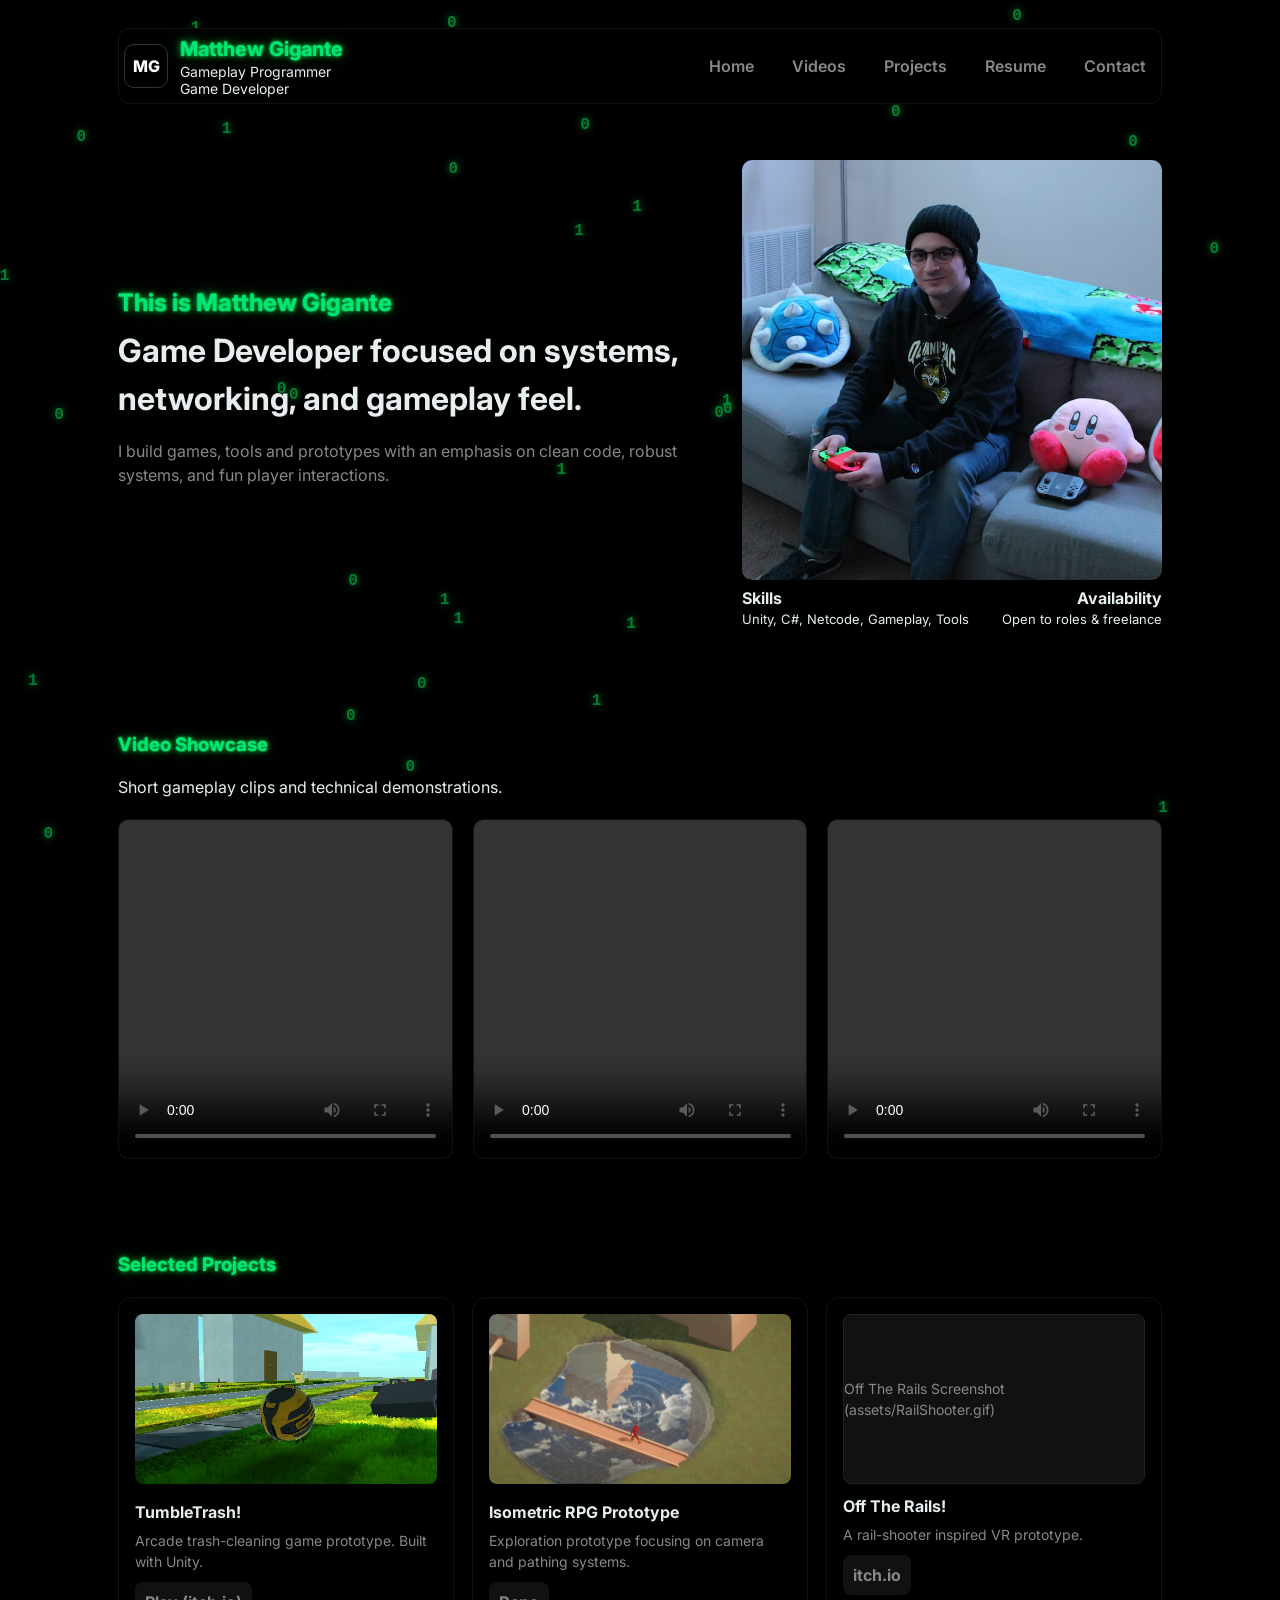
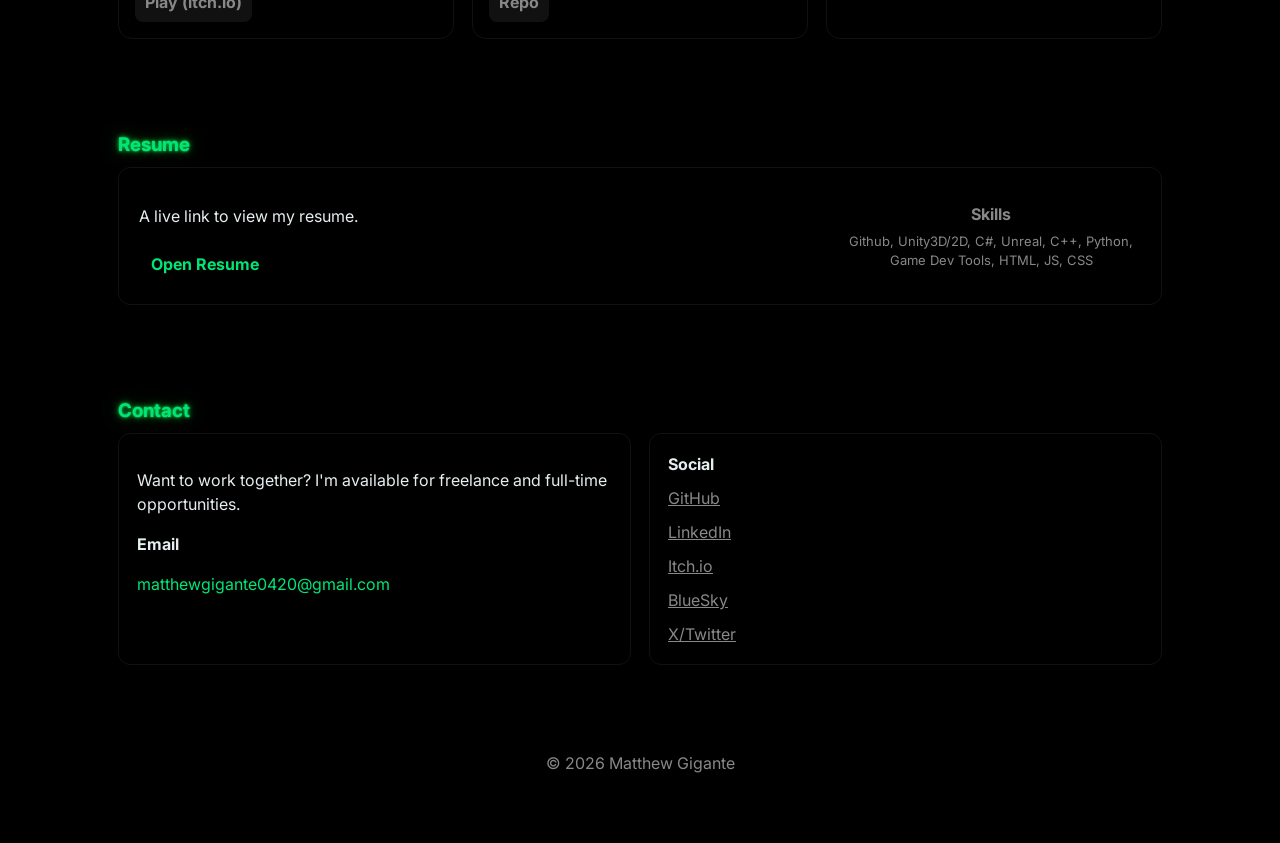
==== commit 62aba162: "quick alignment fix" ====
--- a/index.html
+++ b/index.html
@@ -119,7 +119,7 @@
 
     /* Video section */
     .video-section {
-      text-align:center;
+      text-align:left;
     }
     .video-grid {
       display: grid;
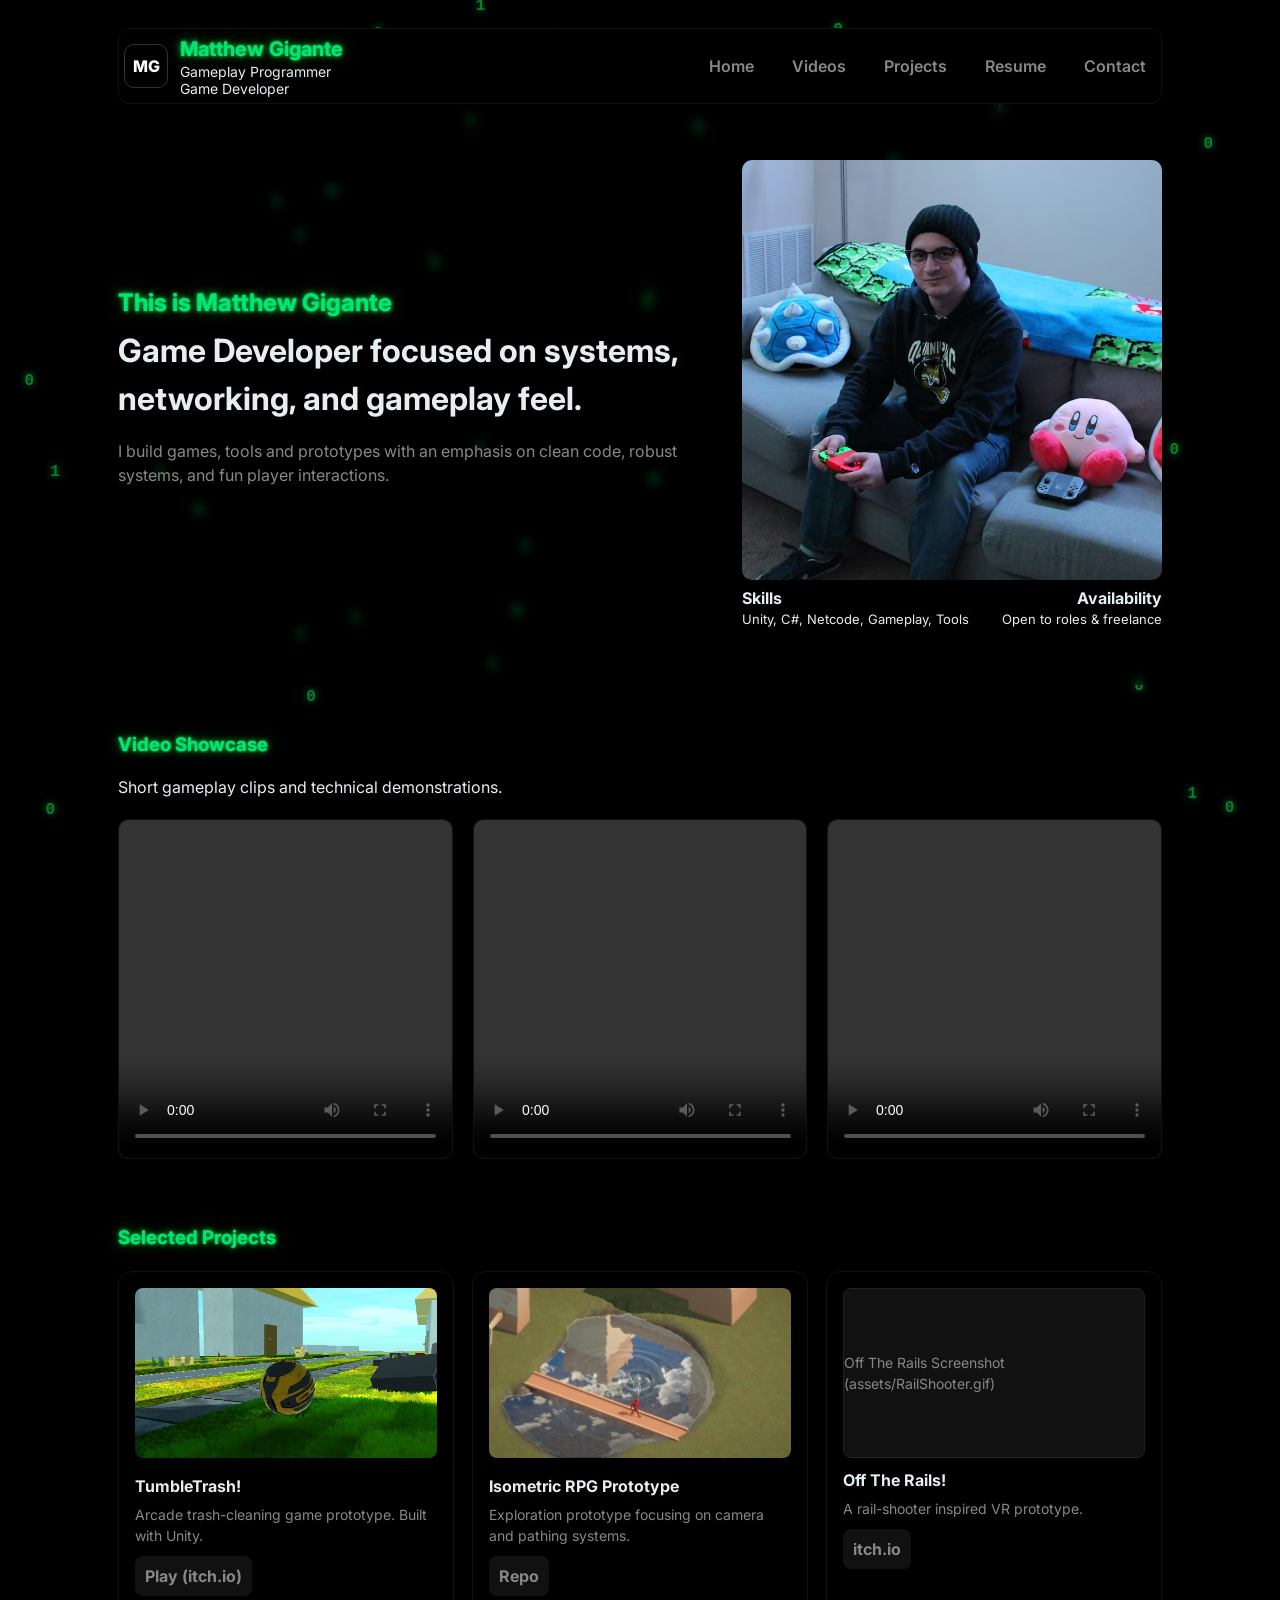
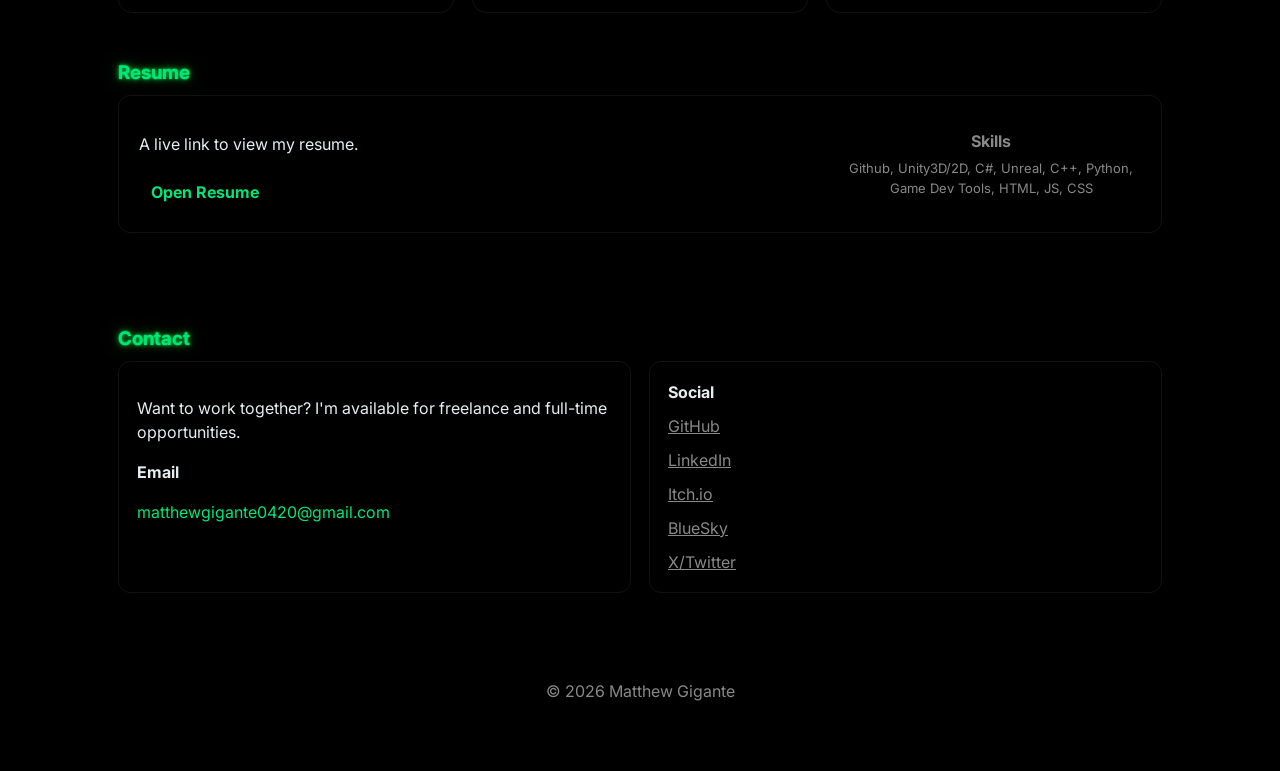
==== commit 43183f76: "added blur behind text for better visibility" ====
--- a/index.html
+++ b/index.html
@@ -75,7 +75,7 @@
       .hamburger{display:inline-flex}
     }
 
-    .hero{display:grid;grid-template-columns:1fr 420px;gap:30px;align-items:center;padding:56px 0}
+    .hero{display:grid;grid-template-columns:1fr 420px;gap:30px;align-items:center;padding:56px 0;background-color:rgba(0, 0, 0, 0.5);backdrop-filter:blur(5px)}
     .hero .intro h2{color:var(--accent);margin:0 0 6px}
     .hero h1{font-size:32px;margin:2px 0 12px}
     .lead{color:var(--muted);max-width:720px}
@@ -256,8 +256,10 @@
 
       <!-- Video Section -->
       <section id="videos" class="video-section">
+        <div style="background-color:rgba(0, 0, 0, 0.5);backdrop-filter:blur(5px)">
         <h3 class="glow-green">Video Showcase</h3>
         <p class="muted">Short gameplay clips and technical demonstrations.</p>
+        </div>
         <div class="video-grid">
           <!-- Original video names preserved -->
           <video controls onerror="this.style.display='none'; document.getElementById('video1-placeholder').style.display='flex';">
@@ -286,8 +288,8 @@
         </div>
       </section>
 
-      <section id="projects">
-        <h3 class="glow-green">Selected Projects</h3>
+      <div id="projects">
+        <h3 class="glow-green" class="glow-green" style="background-color:rgba(0, 0, 0, 0.5);backdrop-filter:blur(5px)">Selected Projects</h3>
         <div class="cards" style="margin-top:18px">
           <article class="card">
             <!-- Original image names preserved -->
@@ -329,7 +331,7 @@
       </section>
 
       <section id="resume">
-        <h3 class="glow-green">Resume</h3>
+        <h3 class="glow-green" style="background-color:rgba(0, 0, 0, 0.5);backdrop-filter:blur(5px)">Resume</h3>
         <div class="resume-card">
           <div style="flex:1">
             <p class="muted">A live link to view my resume.</p>
@@ -345,7 +347,7 @@
       </section>
 
       <section id="contact">
-        <h3 class="glow-green">Contact</h3>
+        <h3 class="glow-green" class="glow-green" style="background-color:rgba(0, 0, 0, 0.5);backdrop-filter:blur(5px)">Contact</h3>
         <div class="contact-grid">
           <div class="contact-card">
             <p class="muted">Want to work together? I'm available for freelance and full-time opportunities.</p>
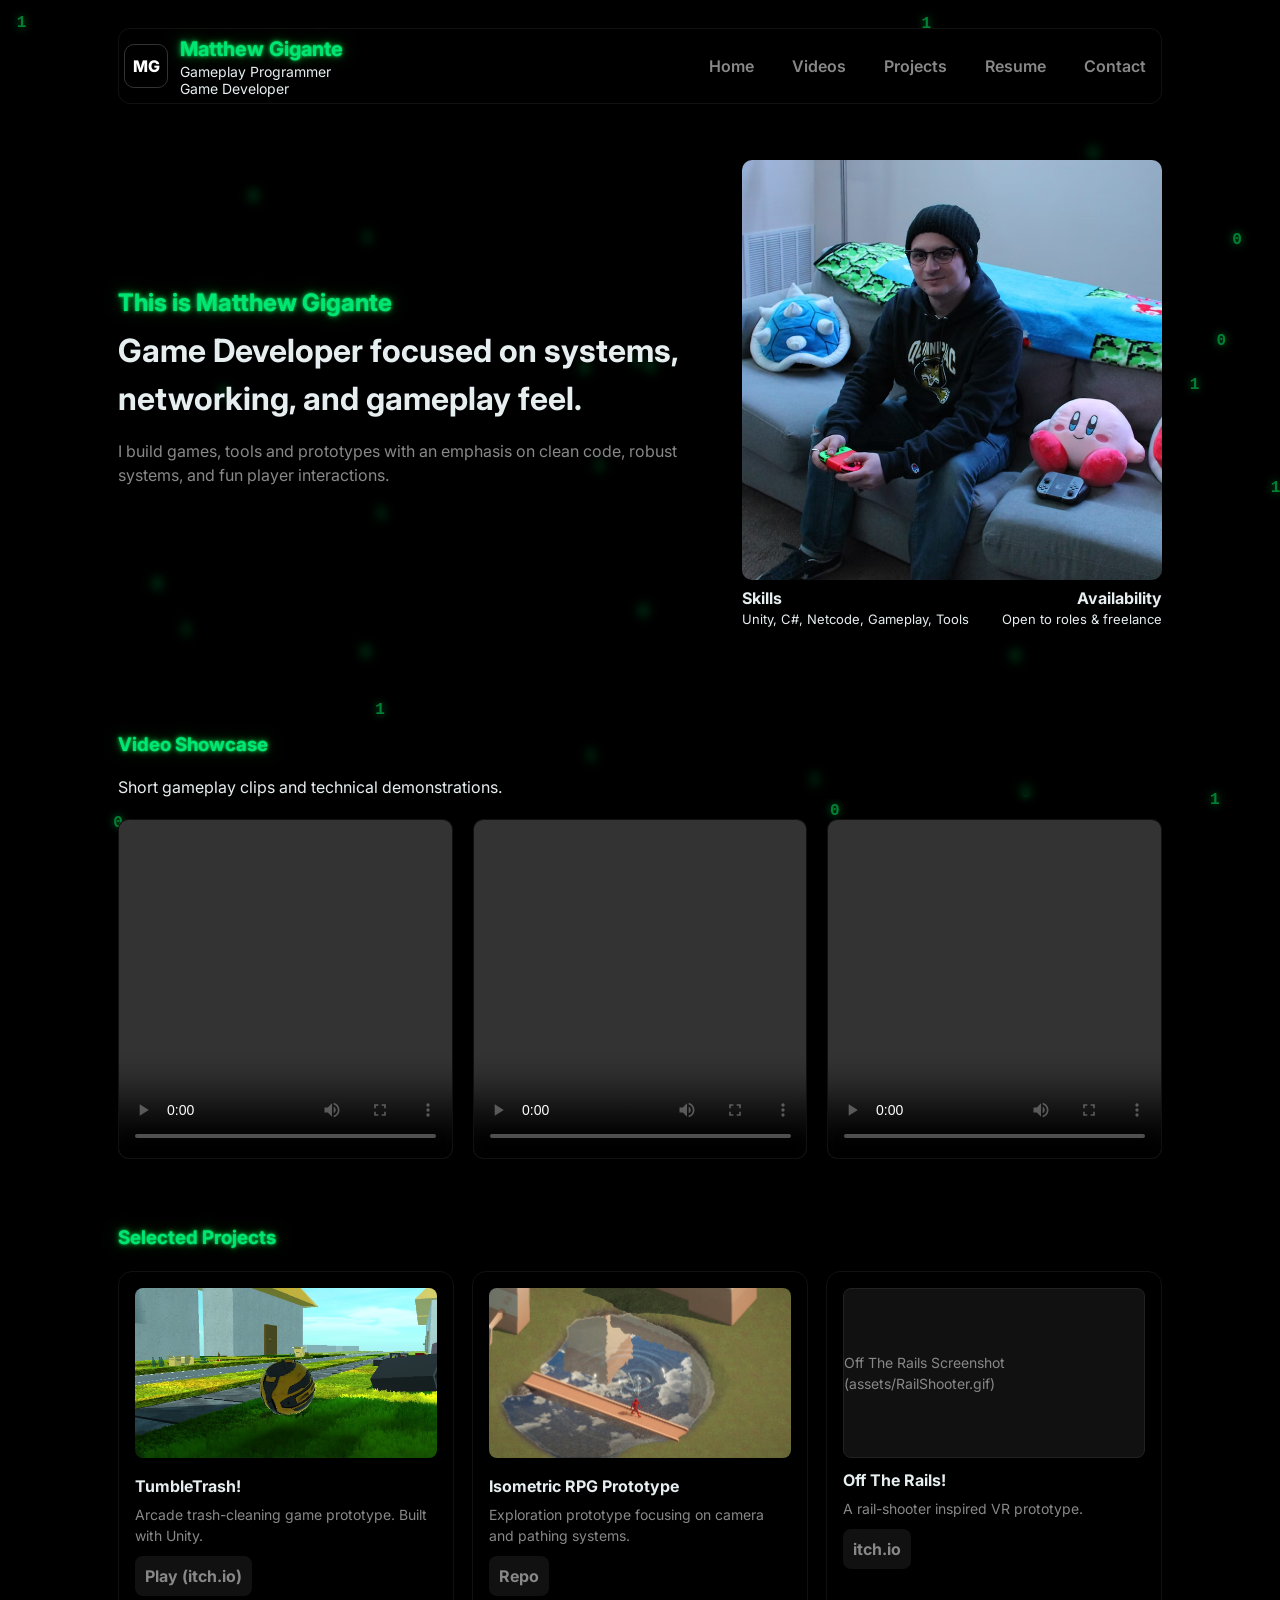
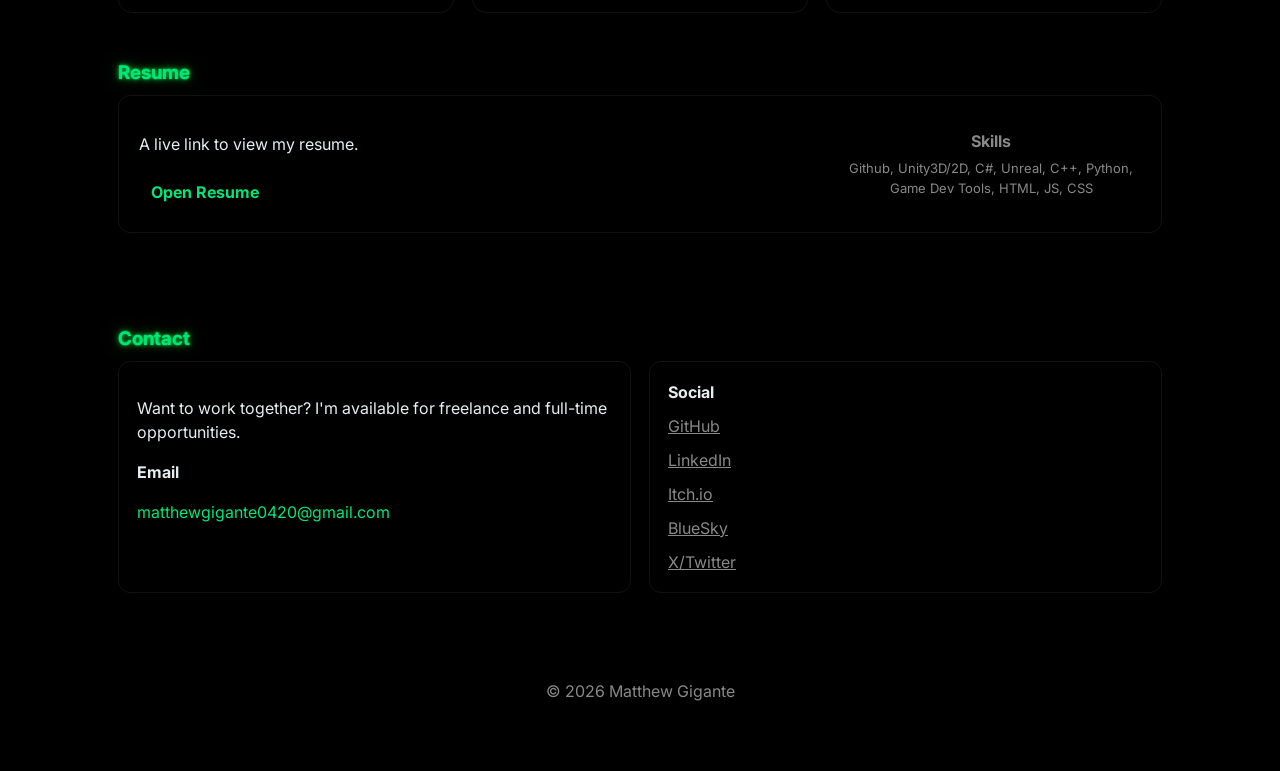
==== commit 497d6bc5: "Minor rounding" ====
--- a/index.html
+++ b/index.html
@@ -256,7 +256,7 @@
 
       <!-- Video Section -->
       <section id="videos" class="video-section">
-        <div style="background-color:rgba(0, 0, 0, 0.5);backdrop-filter:blur(5px)">
+        <div style="background-color:rgba(0, 0, 0, 0.5);backdrop-filter:blur(5px);border-radius: 5px">
         <h3 class="glow-green">Video Showcase</h3>
         <p class="muted">Short gameplay clips and technical demonstrations.</p>
         </div>
@@ -289,7 +289,7 @@
       </section>
 
       <div id="projects">
-        <h3 class="glow-green" class="glow-green" style="background-color:rgba(0, 0, 0, 0.5);backdrop-filter:blur(5px)">Selected Projects</h3>
+        <h3 class="glow-green" class="glow-green" style="background-color:rgba(0, 0, 0, 0.5);backdrop-filter:blur(5px);border-radius: 5px">Selected Projects</h3>
         <div class="cards" style="margin-top:18px">
           <article class="card">
             <!-- Original image names preserved -->
@@ -331,7 +331,7 @@
       </section>
 
       <section id="resume">
-        <h3 class="glow-green" style="background-color:rgba(0, 0, 0, 0.5);backdrop-filter:blur(5px)">Resume</h3>
+        <h3 class="glow-green" style="background-color:rgba(0, 0, 0, 0.5);backdrop-filter:blur(5px);border-radius: 5px">Resume</h3>
         <div class="resume-card">
           <div style="flex:1">
             <p class="muted">A live link to view my resume.</p>
@@ -347,7 +347,7 @@
       </section>
 
       <section id="contact">
-        <h3 class="glow-green" class="glow-green" style="background-color:rgba(0, 0, 0, 0.5);backdrop-filter:blur(5px)">Contact</h3>
+        <h3 class="glow-green" class="glow-green" style="background-color:rgba(0, 0, 0, 0.5);backdrop-filter:blur(5px);border-radius: 5px">Contact</h3>
         <div class="contact-grid">
           <div class="contact-card">
             <p class="muted">Want to work together? I'm available for freelance and full-time opportunities.</p>
